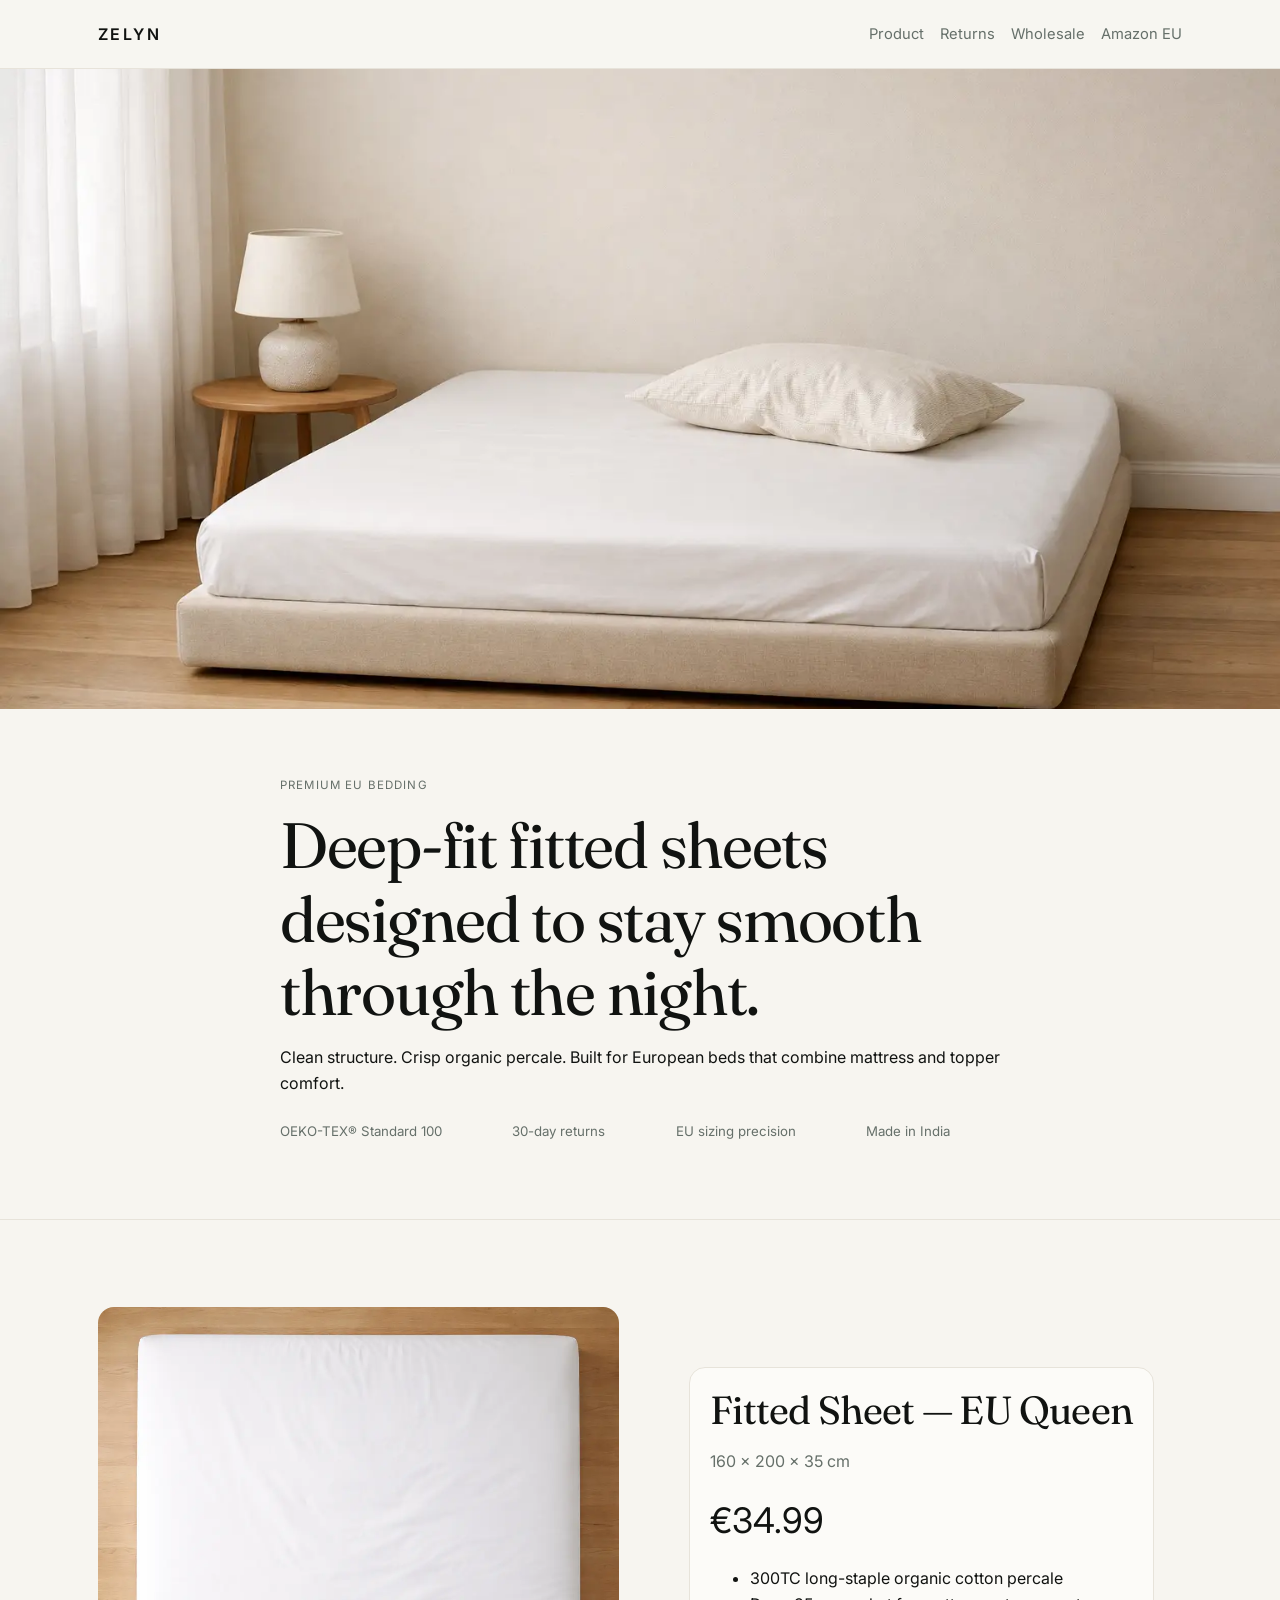
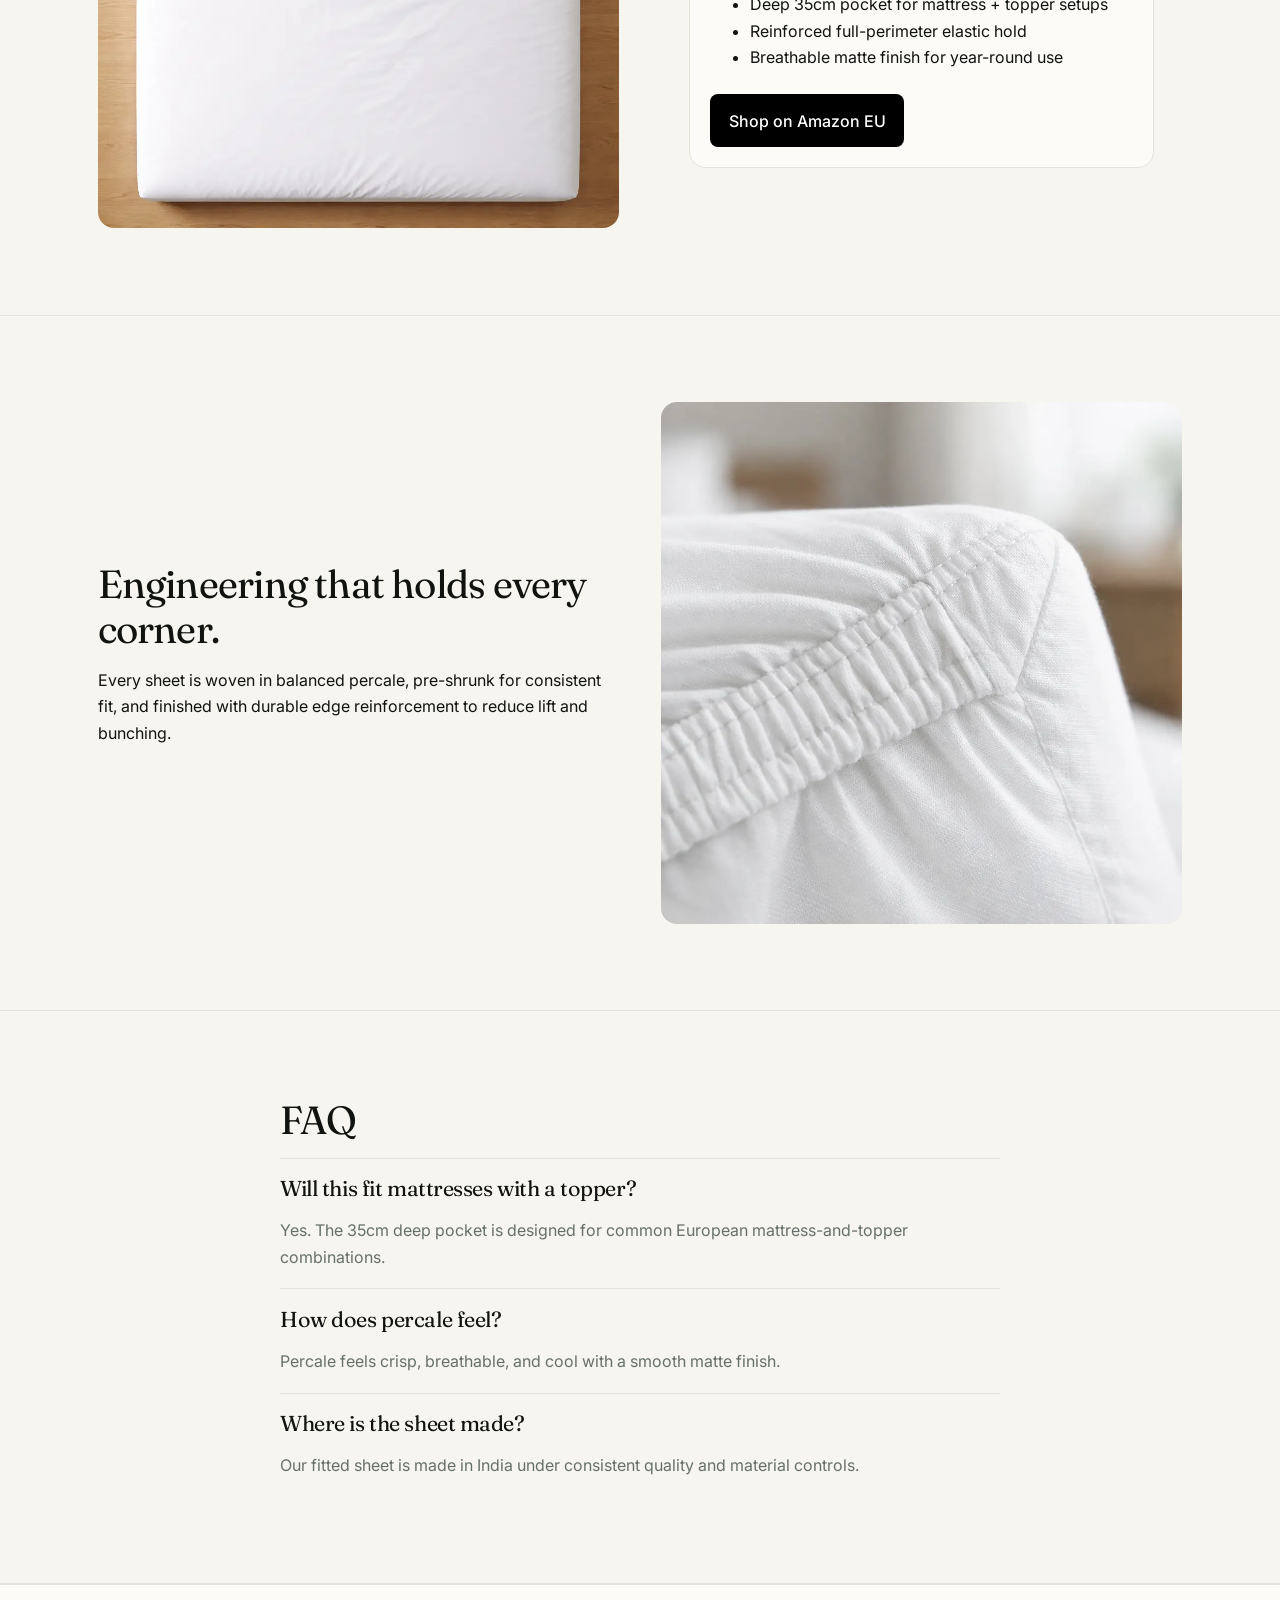
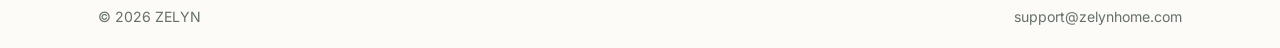
==== index.html @ 1a92f021 "Refine homepage responsive layout and button styling" ====
<!doctype html>
<html lang="en">
<head>
  <meta charset="utf-8">
  <meta name="viewport" content="width=device-width, initial-scale=1">
  <title>ZELYN — Premium Deep-Fit Bedding for Europe</title>
  <meta name="description" content="Premium organic percale fitted sheet built for European mattresses with deep-fit performance and a refined Scandinavian aesthetic.">
  <link rel="preconnect" href="https://fonts.googleapis.com">
  <link rel="preconnect" href="https://fonts.gstatic.com" crossorigin>
  <link href="https://fonts.googleapis.com/css2?family=Fraunces:wght@400;500&family=Inter:wght@400;500;600&display=swap" rel="stylesheet">
  <link rel="stylesheet" href="assets/css/styles.css">
</head>
<body>
  <header class="site-header">
    <div class="header-inner">
      <a class="logo" href="index.html" aria-label="ZELYN Home">ZELYN</a>
      <button class="menu-toggle" data-menu-toggle aria-label="Toggle menu" aria-expanded="false"><span aria-hidden="true">☰</span><span class="sr-only">Menu</span></button>
      <nav class="site-nav" data-nav>
        <a href="index.html">Product</a>
        <a href="returns.html">Returns</a>
        <a href="wholesale.html">Wholesale</a>
        <a href="amazon.html">Amazon EU</a>
      </nav>
    </div>
  </header>

  <main>
    <section>
      <img class="hero-media" src="assets/images/hero-bedroom.webp" alt="Crisp white fitted sheet in a modern bedroom">
      <div class="hero-copy">
        <p class="kicker">Premium EU Bedding</p>
        <h1>Deep-fit fitted sheets designed to stay smooth through the night.</h1>
        <p>Clean structure. Crisp organic percale. Built for European beds that combine mattress and topper comfort.</p>
        <div class="trust-row" aria-label="Trust highlights">
          <span>OEKO-TEX® Standard 100</span>
          <span>30-day returns</span>
          <span>EU sizing precision</span>
          <span>Made in India</span>
        </div>
      </div>
    </section>

    <section id="product">
      <div class="section-inner product-wrap">
        <img src="assets/images/topdown.webp" alt="Top view of ZELYN fitted sheet">
        <div class="product-copy">
          <h2>Fitted Sheet — EU Queen</h2>
          <p class="spec">160 × 200 × 35 cm</p>
          <p class="price">€34.99</p>
          <ul>
            <li>300TC long-staple organic cotton percale</li>
            <li>Deep 35cm pocket for mattress + topper setups</li>
            <li>Reinforced full-perimeter elastic hold</li>
            <li>Breathable matte finish for year-round use</li>
          </ul>
          <a class="button" href="amazon.html">Shop on Amazon EU</a>
        </div>
      </div>
    </section>

    <section>
      <div class="section-inner engineering-grid">
        <div>
          <h2>Engineering that holds every corner.</h2>
          <p>Every sheet is woven in balanced percale, pre-shrunk for consistent fit, and finished with durable edge reinforcement to reduce lift and bunching.</p>
        </div>
        <img src="assets/images/elastic-closeup.webp" alt="Close-up of reinforced elastic seam">
      </div>
    </section>

    <section>
      <div class="section-inner">
        <h2>FAQ</h2>
        <div class="faq-item">
          <h3>Will this fit mattresses with a topper?</h3>
          <p>Yes. The 35cm deep pocket is designed for common European mattress-and-topper combinations.</p>
        </div>
        <div class="faq-item">
          <h3>How does percale feel?</h3>
          <p>Percale feels crisp, breathable, and cool with a smooth matte finish.</p>
        </div>
        <div class="faq-item">
          <h3>Where is the sheet made?</h3>
          <p>Our fitted sheet is made in India under consistent quality and material controls.</p>
        </div>
      </div>
    </section>
  </main>

  <footer class="site-footer">
    <div class="footer-inner">
      <span>© <span data-year></span> ZELYN</span>
      <span>support@zelynhome.com</span>
    </div>
  </footer>

  <script src="assets/js/main.js" defer></script>
  <script type="application/ld+json">
    {
      "@context": "https://schema.org",
      "@graph": [
        {
          "@type": "Organization",
          "name": "ZELYN",
          "url": "https://zelynhome.com",
          "logo": "https://zelynhome.com/assets/images/packaging.webp",
          "email": "support@zelynhome.com"
        },
        {
          "@type": "Product",
          "name": "ZELYN Fitted Sheet EU Queen",
          "image": [
            "https://zelynhome.com/assets/images/topdown.webp",
            "https://zelynhome.com/assets/images/fit-demonstration.webp"
          ],
          "description": "Premium 300TC organic cotton percale fitted sheet with deep-fit 35cm pocket for European mattresses.",
          "brand": {
            "@type": "Brand",
            "name": "ZELYN"
          },
          "countryOfAssembly": "India",
          "offers": {
            "@type": "Offer",
            "priceCurrency": "EUR",
            "price": "34.99",
            "availability": "https://schema.org/InStock",
            "url": "https://zelynhome.com"
          }
        },
        {
          "@type": "FAQPage",
          "mainEntity": [
            {
              "@type": "Question",
              "name": "Will this fit mattresses with a topper?",
              "acceptedAnswer": {
                "@type": "Answer",
                "text": "Yes. The 35cm deep pocket is designed for common European mattress-and-topper combinations."
              }
            },
            {
              "@type": "Question",
              "name": "How does percale feel?",
              "acceptedAnswer": {
                "@type": "Answer",
                "text": "Percale feels crisp, breathable, and cool with a smooth matte finish."
              }
            },
            {
              "@type": "Question",
              "name": "Where is the sheet made?",
              "acceptedAnswer": {
                "@type": "Answer",
                "text": "The sheet is made in India under consistent quality controls."
              }
            }
          ]
        }
      ]
    }
  </script>
</body>
</html>
---- assets/css/styles.css ----
:root {
  --bg: #f7f5f0;
  --surface: #fcfbf8;
  --ink: #111311;
  --muted: #66706a;
  --line: #e7e3da;
  --brand: #111311;
  --max: 1120px;
  --measure: 720px;
}

* {
  box-sizing: border-box;
}

html,
body {
  margin: 0;
  padding: 0;
}

body {
  font-family: "Inter", -apple-system, BlinkMacSystemFont, "Segoe UI", sans-serif;
  color: var(--ink);
  background: var(--bg);
  line-height: 1.65;
  font-size: 1rem;
}

img {
  display: block;
  width: 100%;
  height: auto;
}

a {
  color: inherit;
}


.sr-only {
  position: absolute;
  width: 1px;
  height: 1px;
  padding: 0;
  margin: -1px;
  overflow: hidden;
  clip: rect(0, 0, 0, 0);
  white-space: nowrap;
  border: 0;
}
h1,
h2,
h3 {
  font-family: "Fraunces", Georgia, serif;
  font-weight: 400;
  letter-spacing: -0.02em;
  margin: 0 0 0.95rem;
  line-height: 1.15;
}

h1 {
  font-size: clamp(2rem, 6.6vw, 4rem);
}

h2 {
  font-size: clamp(1.55rem, 4vw, 2.45rem);
}

h3 {
  font-size: clamp(1.08rem, 2.6vw, 1.35rem);
}

p,
ul {
  margin: 0 0 1.15rem;
}

.site-header {
  position: sticky;
  top: 0;
  z-index: 10;
  background: color-mix(in srgb, var(--bg) 94%, white 6%);
  backdrop-filter: blur(8px);
  border-bottom: 1px solid var(--line);
}

.header-inner,
.footer-inner,
.section-inner {
  max-width: var(--max);
  margin: 0 auto;
  padding: 0 1.1rem;
}

.header-inner {
  min-height: 68px;
  display: flex;
  align-items: center;
  justify-content: space-between;
  gap: 1rem;
}

.logo {
  text-decoration: none;
  font-size: 1rem;
  letter-spacing: 0.16em;
  font-weight: 600;
}

.menu-toggle {
  border: 1px solid var(--line);
  background: var(--surface);
  border-radius: 0.5rem;
  padding: 0.45rem 0.7rem;
  font-size: 0.95rem;
  line-height: 1;
}

.site-nav {
  display: none;
  gap: 1rem;
  font-size: 0.92rem;
  color: var(--muted);
}

.site-nav a {
  text-decoration: none;
}

.site-nav.is-open {
  display: flex;
  flex-direction: column;
  position: absolute;
  left: 0;
  right: 0;
  top: 68px;
  padding: 1.1rem;
  border-bottom: 1px solid var(--line);
  background: var(--surface);
}

main section {
  border-bottom: 1px solid var(--line);
}

.hero-media {
  width: 100%;
  aspect-ratio: 4 / 5;
  object-fit: cover;
}

.hero-copy {
  padding: 2.8rem 1.1rem 2.4rem;
  margin: 0 auto;
}

.hero-copy > * {
  max-width: var(--measure);
  margin-left: auto;
  margin-right: auto;
}

.kicker {
  color: var(--muted);
  text-transform: uppercase;
  letter-spacing: 0.1em;
  font-size: 0.72rem;
  margin-bottom: 0.8rem;
}

.trust-row {
  display: grid;
  grid-template-columns: 1fr 1fr;
  gap: 0.65rem;
  color: var(--muted);
  font-size: 0.83rem;
  margin-top: 1.5rem;
}

.section-inner {
  padding-top: 3.2rem;
  padding-bottom: 3.2rem;
}

.section-inner > :not(img) {
  max-width: var(--measure);
}

.product-wrap,
.engineering-grid {
  display: grid;
  gap: 1.5rem;
}

.product-copy {
  background: var(--surface);
  border: 1px solid var(--line);
  border-radius: 1rem;
  padding: 1.25rem;
}

.spec {
  color: var(--muted);
  margin-bottom: 0.75rem;
}

.price {
  font-size: clamp(1.8rem, 5vw, 2.2rem);
  margin: 1rem 0;
}

.button {
  display: block;
  width: 100%;
  text-align: center;
  text-decoration: none;
  background: #000;
  color: #fff;
  padding: 0.82rem 1.15rem;
  border-radius: 8px;
  font-weight: 500;
  margin-top: 0.35rem;
  transition: background-color 180ms ease, transform 180ms ease;
}

.button:hover {
  background: #202020;
  transform: translateY(-1px);
}

.engineering-grid img,
.product-wrap img {
  border-radius: 1rem;
}

.faq-item {
  border-top: 1px solid var(--line);
  padding: 1.15rem 0;
}

.faq-item p {
  color: var(--muted);
  margin: 0;
}

.page-content {
  max-width: var(--max);
  margin: 0 auto;
  padding: 3.2rem 1.1rem;
}

.page-content > * {
  max-width: var(--measure);
}

.page-content ul {
  padding-left: 1rem;
}

.site-footer {
  border-top: 1px solid var(--line);
  background: var(--surface);
}

.footer-inner {
  padding-top: 1.25rem;
  padding-bottom: 1.25rem;
  display: flex;
  justify-content: space-between;
  gap: 1rem;
  flex-wrap: wrap;
  color: var(--muted);
  font-size: 0.88rem;
}

@media (min-width: 768px) {
  .menu-toggle {
    display: none;
  }

  .site-nav {
    display: flex;
    position: static;
  }

  .hero-media {
    aspect-ratio: 16 / 8;
  }

  .hero-copy {
    padding-top: 4.2rem;
    padding-bottom: 4.8rem;
  }

  .trust-row {
    grid-template-columns: repeat(4, auto);
    gap: 1.25rem;
  }

  .product-wrap,
  .engineering-grid {
    grid-template-columns: 1fr 1fr;
    gap: 2.6rem;
    align-items: center;
  }

  .section-inner {
    padding-top: 5.4rem;
    padding-bottom: 5.4rem;
  }

  .section-inner > :not(img) {
    margin-left: auto;
    margin-right: auto;
  }

  .button {
    display: inline-block;
    width: auto;
  }
}
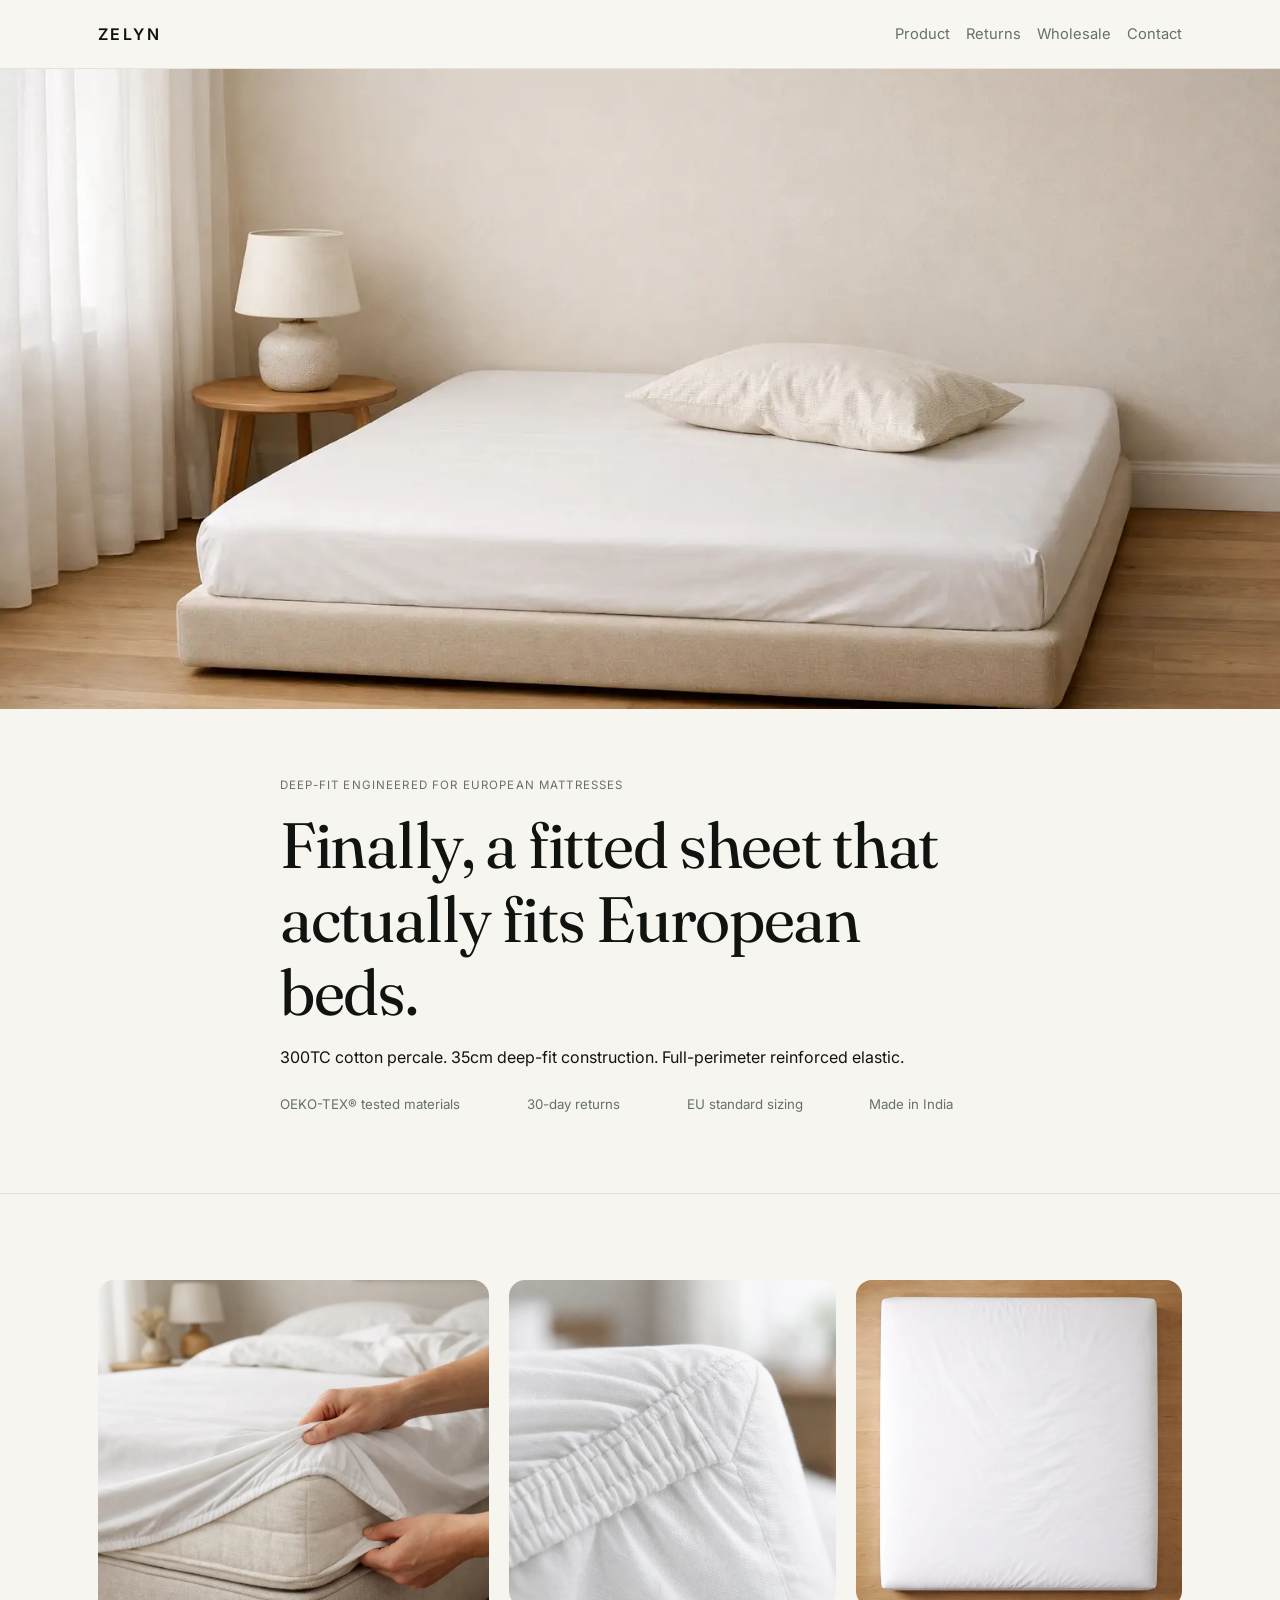
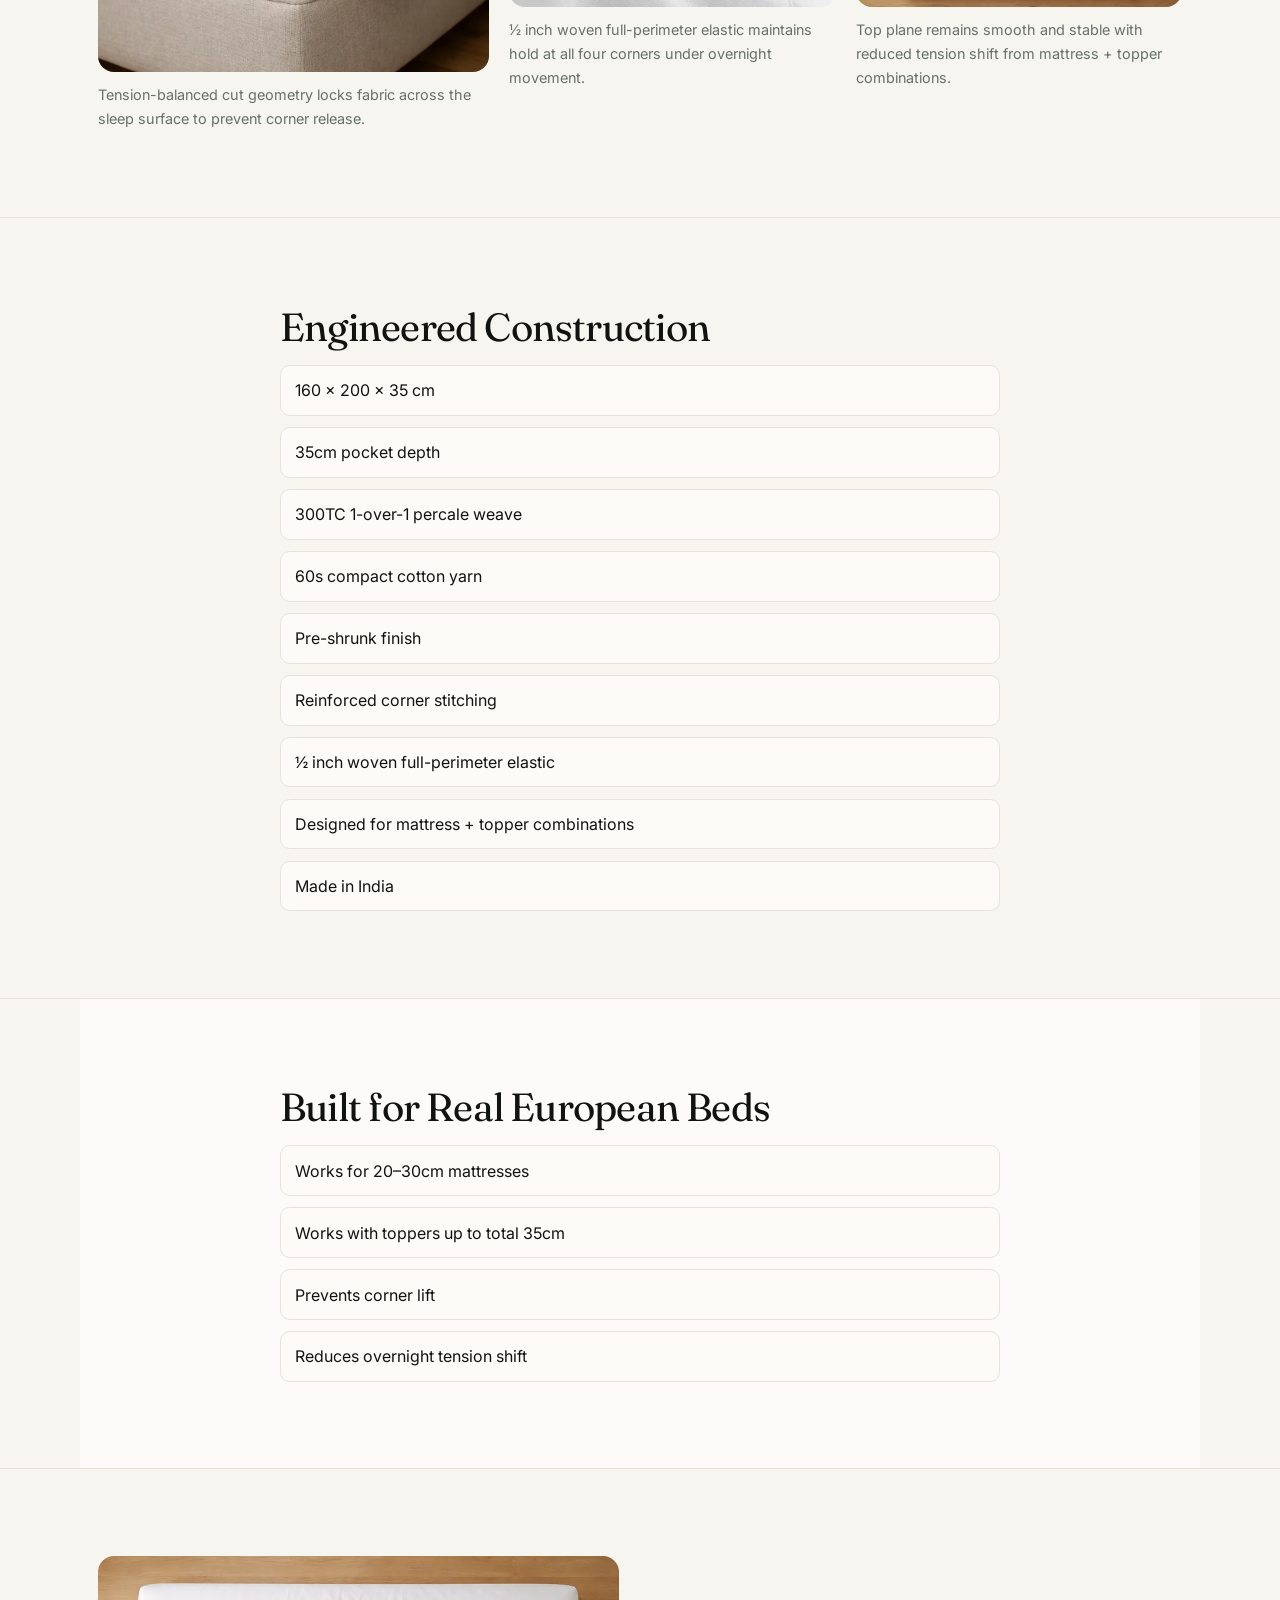
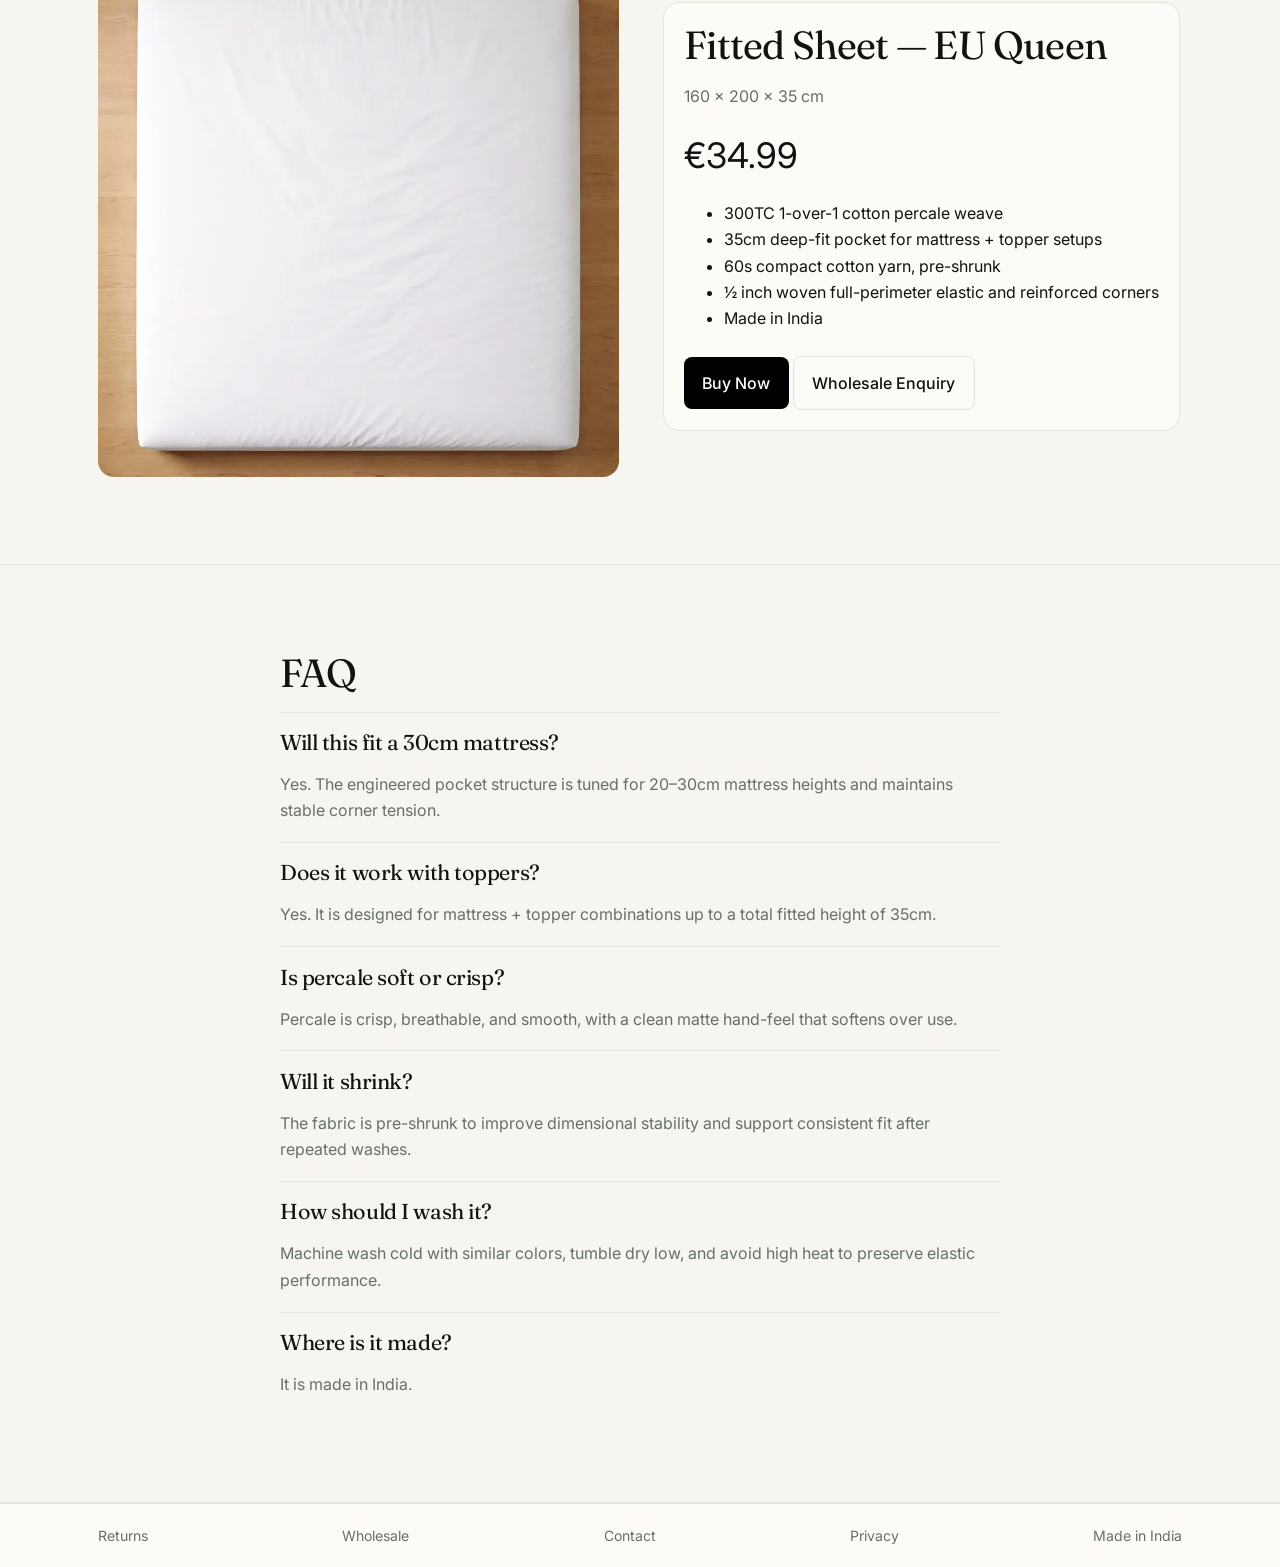
==== commit 8746bfe8: "Refocus homepage on deep-fit EU fitted sheet positioning" ====
--- a/index.html
+++ b/index.html
@@ -3,8 +3,8 @@
 <head>
   <meta charset="utf-8">
   <meta name="viewport" content="width=device-width, initial-scale=1">
-  <title>ZELYN — Premium Deep-Fit Bedding for Europe</title>
-  <meta name="description" content="Premium organic percale fitted sheet built for European mattresses with deep-fit performance and a refined Scandinavian aesthetic.">
+  <title>ZELYN — Deep-Fit Engineered Fitted Sheets for European Mattresses</title>
+  <meta name="description" content="Deep-fit engineered fitted sheet for European mattresses and topper combinations. 300TC cotton percale with 35cm deep-fit construction and full-perimeter reinforced elastic.">
   <link rel="preconnect" href="https://fonts.googleapis.com">
   <link rel="preconnect" href="https://fonts.gstatic.com" crossorigin>
   <link href="https://fonts.googleapis.com/css2?family=Fraunces:wght@400;500&family=Inter:wght@400;500;600&display=swap" rel="stylesheet">
@@ -16,55 +16,93 @@
       <a class="logo" href="index.html" aria-label="ZELYN Home">ZELYN</a>
       <button class="menu-toggle" data-menu-toggle aria-label="Toggle menu" aria-expanded="false"><span aria-hidden="true">☰</span><span class="sr-only">Menu</span></button>
       <nav class="site-nav" data-nav>
-        <a href="index.html">Product</a>
+        <a href="#product">Product</a>
         <a href="returns.html">Returns</a>
         <a href="wholesale.html">Wholesale</a>
-        <a href="amazon.html">Amazon EU</a>
+        <a href="mailto:support@zelynhome.com">Contact</a>
       </nav>
     </div>
   </header>
 
   <main>
     <section>
-      <img class="hero-media" src="assets/images/hero-bedroom.webp" alt="Crisp white fitted sheet in a modern bedroom">
+      <img class="hero-media" src="assets/images/hero-bedroom.webp" alt="Deep-fit fitted sheet on a European bed setup">
       <div class="hero-copy">
-        <p class="kicker">Premium EU Bedding</p>
-        <h1>Deep-fit fitted sheets designed to stay smooth through the night.</h1>
-        <p>Clean structure. Crisp organic percale. Built for European beds that combine mattress and topper comfort.</p>
+        <p class="kicker">Deep-fit engineered for European mattresses</p>
+        <h1>Finally, a fitted sheet that actually fits European beds.</h1>
+        <p>300TC cotton percale. 35cm deep-fit construction. Full-perimeter reinforced elastic.</p>
         <div class="trust-row" aria-label="Trust highlights">
-          <span>OEKO-TEX® Standard 100</span>
+          <span>OEKO-TEX® tested materials</span>
           <span>30-day returns</span>
-          <span>EU sizing precision</span>
+          <span>EU standard sizing</span>
           <span>Made in India</span>
         </div>
       </div>
     </section>
 
+    <section>
+      <div class="section-inner proof-grid">
+        <figure class="proof-item proof-item-large">
+          <img src="assets/images/fit-demonstration.webp" alt="Fitted sheet wrapped tightly over mattress and topper profile">
+          <figcaption>Tension-balanced cut geometry locks fabric across the sleep surface to prevent corner release.</figcaption>
+        </figure>
+        <figure class="proof-item">
+          <img src="assets/images/elastic-closeup.webp" alt="Close-up of reinforced full-perimeter elastic seam">
+          <figcaption>½ inch woven full-perimeter elastic maintains hold at all four corners under overnight movement.</figcaption>
+        </figure>
+        <figure class="proof-item">
+          <img src="assets/images/topdown.webp" alt="Top-down view of smooth fitted sheet structure">
+          <figcaption>Top plane remains smooth and stable with reduced tension shift from mattress + topper combinations.</figcaption>
+        </figure>
+      </div>
+    </section>
+
+    <section>
+      <div class="section-inner">
+        <h2>Engineered Construction</h2>
+        <ul class="technical-list">
+          <li>160 × 200 × 35 cm</li>
+          <li>35cm pocket depth</li>
+          <li>300TC 1-over-1 percale weave</li>
+          <li>60s compact cotton yarn</li>
+          <li>Pre-shrunk finish</li>
+          <li>Reinforced corner stitching</li>
+          <li>½ inch woven full-perimeter elastic</li>
+          <li>Designed for mattress + topper combinations</li>
+          <li>Made in India</li>
+        </ul>
+      </div>
+    </section>
+
+    <section>
+      <div class="section-inner fit-guarantee">
+        <h2>Built for Real European Beds</h2>
+        <ul class="technical-list">
+          <li>Works for 20–30cm mattresses</li>
+          <li>Works with toppers up to total 35cm</li>
+          <li>Prevents corner lift</li>
+          <li>Reduces overnight tension shift</li>
+        </ul>
+      </div>
+    </section>
+
     <section id="product">
       <div class="section-inner product-wrap">
-        <img src="assets/images/topdown.webp" alt="Top view of ZELYN fitted sheet">
+        <img src="assets/images/topdown.webp" alt="ZELYN fitted sheet EU Queen top-down view">
         <div class="product-copy">
           <h2>Fitted Sheet — EU Queen</h2>
           <p class="spec">160 × 200 × 35 cm</p>
           <p class="price">€34.99</p>
           <ul>
-            <li>300TC long-staple organic cotton percale</li>
-            <li>Deep 35cm pocket for mattress + topper setups</li>
-            <li>Reinforced full-perimeter elastic hold</li>
-            <li>Breathable matte finish for year-round use</li>
+            <li>300TC 1-over-1 cotton percale weave</li>
+            <li>35cm deep-fit pocket for mattress + topper setups</li>
+            <li>60s compact cotton yarn, pre-shrunk</li>
+            <li>½ inch woven full-perimeter elastic and reinforced corners</li>
+            <li>Made in India</li>
           </ul>
-          <a class="button" href="amazon.html">Shop on Amazon EU</a>
+          <a class="button" href="amazon.html">Buy Now</a>
+          <a class="button button-secondary" href="wholesale.html">Wholesale Enquiry</a>
         </div>
-      </div>
-    </section>
-
-    <section>
-      <div class="section-inner engineering-grid">
-        <div>
-          <h2>Engineering that holds every corner.</h2>
-          <p>Every sheet is woven in balanced percale, pre-shrunk for consistent fit, and finished with durable edge reinforcement to reduce lift and bunching.</p>
-        </div>
-        <img src="assets/images/elastic-closeup.webp" alt="Close-up of reinforced elastic seam">
       </div>
     </section>
 
@@ -72,25 +110,40 @@
       <div class="section-inner">
         <h2>FAQ</h2>
         <div class="faq-item">
-          <h3>Will this fit mattresses with a topper?</h3>
-          <p>Yes. The 35cm deep pocket is designed for common European mattress-and-topper combinations.</p>
+          <h3>Will this fit a 30cm mattress?</h3>
+          <p>Yes. The engineered pocket structure is tuned for 20–30cm mattress heights and maintains stable corner tension.</p>
         </div>
         <div class="faq-item">
-          <h3>How does percale feel?</h3>
-          <p>Percale feels crisp, breathable, and cool with a smooth matte finish.</p>
+          <h3>Does it work with toppers?</h3>
+          <p>Yes. It is designed for mattress + topper combinations up to a total fitted height of 35cm.</p>
         </div>
         <div class="faq-item">
-          <h3>Where is the sheet made?</h3>
-          <p>Our fitted sheet is made in India under consistent quality and material controls.</p>
+          <h3>Is percale soft or crisp?</h3>
+          <p>Percale is crisp, breathable, and smooth, with a clean matte hand-feel that softens over use.</p>
+        </div>
+        <div class="faq-item">
+          <h3>Will it shrink?</h3>
+          <p>The fabric is pre-shrunk to improve dimensional stability and support consistent fit after repeated washes.</p>
+        </div>
+        <div class="faq-item">
+          <h3>How should I wash it?</h3>
+          <p>Machine wash cold with similar colors, tumble dry low, and avoid high heat to preserve elastic performance.</p>
+        </div>
+        <div class="faq-item">
+          <h3>Where is it made?</h3>
+          <p>It is made in India.</p>
         </div>
       </div>
     </section>
   </main>
 
   <footer class="site-footer">
-    <div class="footer-inner">
-      <span>© <span data-year></span> ZELYN</span>
-      <span>support@zelynhome.com</span>
+    <div class="footer-inner footer-links">
+      <a href="returns.html">Returns</a>
+      <a href="wholesale.html">Wholesale</a>
+      <a href="mailto:support@zelynhome.com">Contact</a>
+      <a href="#">Privacy</a>
+      <span>Made in India</span>
     </div>
   </footer>
 
@@ -98,65 +151,26 @@
   <script type="application/ld+json">
     {
       "@context": "https://schema.org",
-      "@graph": [
-        {
-          "@type": "Organization",
-          "name": "ZELYN",
-          "url": "https://zelynhome.com",
-          "logo": "https://zelynhome.com/assets/images/packaging.webp",
-          "email": "support@zelynhome.com"
-        },
-        {
-          "@type": "Product",
-          "name": "ZELYN Fitted Sheet EU Queen",
-          "image": [
-            "https://zelynhome.com/assets/images/topdown.webp",
-            "https://zelynhome.com/assets/images/fit-demonstration.webp"
-          ],
-          "description": "Premium 300TC organic cotton percale fitted sheet with deep-fit 35cm pocket for European mattresses.",
-          "brand": {
-            "@type": "Brand",
-            "name": "ZELYN"
-          },
-          "countryOfAssembly": "India",
-          "offers": {
-            "@type": "Offer",
-            "priceCurrency": "EUR",
-            "price": "34.99",
-            "availability": "https://schema.org/InStock",
-            "url": "https://zelynhome.com"
-          }
-        },
-        {
-          "@type": "FAQPage",
-          "mainEntity": [
-            {
-              "@type": "Question",
-              "name": "Will this fit mattresses with a topper?",
-              "acceptedAnswer": {
-                "@type": "Answer",
-                "text": "Yes. The 35cm deep pocket is designed for common European mattress-and-topper combinations."
-              }
-            },
-            {
-              "@type": "Question",
-              "name": "How does percale feel?",
-              "acceptedAnswer": {
-                "@type": "Answer",
-                "text": "Percale feels crisp, breathable, and cool with a smooth matte finish."
-              }
-            },
-            {
-              "@type": "Question",
-              "name": "Where is the sheet made?",
-              "acceptedAnswer": {
-                "@type": "Answer",
-                "text": "The sheet is made in India under consistent quality controls."
-              }
-            }
-          ]
-        }
-      ]
+      "@type": "Product",
+      "name": "Fitted Sheet — EU Queen",
+      "brand": {
+        "@type": "Brand",
+        "name": "ZELYN"
+      },
+      "description": "Deep-fit engineered fitted sheet for European mattresses and mattress + topper combinations.",
+      "size": "160x200x35",
+      "material": "Cotton Percale",
+      "image": [
+        "assets/images/topdown.webp",
+        "assets/images/fit-demonstration.webp",
+        "assets/images/elastic-closeup.webp"
+      ],
+      "offers": {
+        "@type": "Offer",
+        "priceCurrency": "EUR",
+        "price": "34.99",
+        "availability": "https://schema.org/InStock"
+      }
     }
   </script>
 </body>
--- a/assets/css/styles.css
+++ b/assets/css/styles.css
@@ -234,6 +234,63 @@
   border-radius: 1rem;
 }
 
+
+.proof-grid {
+  display: grid;
+  gap: 1.25rem;
+}
+
+.proof-item {
+  margin: 0;
+}
+
+.proof-item img {
+  border-radius: 1rem;
+}
+
+.proof-item figcaption {
+  color: var(--muted);
+  font-size: 0.9rem;
+  margin-top: 0.7rem;
+}
+
+.technical-list {
+  list-style: none;
+  padding: 0;
+  margin: 0;
+  display: grid;
+  gap: 0.7rem;
+}
+
+.technical-list li {
+  padding: 0.7rem 0.85rem;
+  border: 1px solid var(--line);
+  border-radius: 0.6rem;
+  background: var(--surface);
+}
+
+.fit-guarantee {
+  background: color-mix(in srgb, var(--surface) 92%, white 8%);
+}
+
+.button-secondary {
+  background: transparent;
+  color: var(--ink);
+  border: 1px solid var(--line);
+}
+
+.button-secondary:hover {
+  background: color-mix(in srgb, var(--surface) 90%, white 10%);
+}
+
+.footer-links {
+  align-items: center;
+}
+
+.footer-links a {
+  text-decoration: none;
+}
+
 .faq-item {
   border-top: 1px solid var(--line);
   padding: 1.15rem 0;
@@ -305,6 +362,15 @@
     align-items: center;
   }
 
+  .proof-grid {
+    grid-template-columns: 1.2fr 1fr 1fr;
+    align-items: start;
+  }
+
+  .proof-item-large {
+    grid-row: span 2;
+  }
+
   .section-inner {
     padding-top: 5.4rem;
     padding-bottom: 5.4rem;
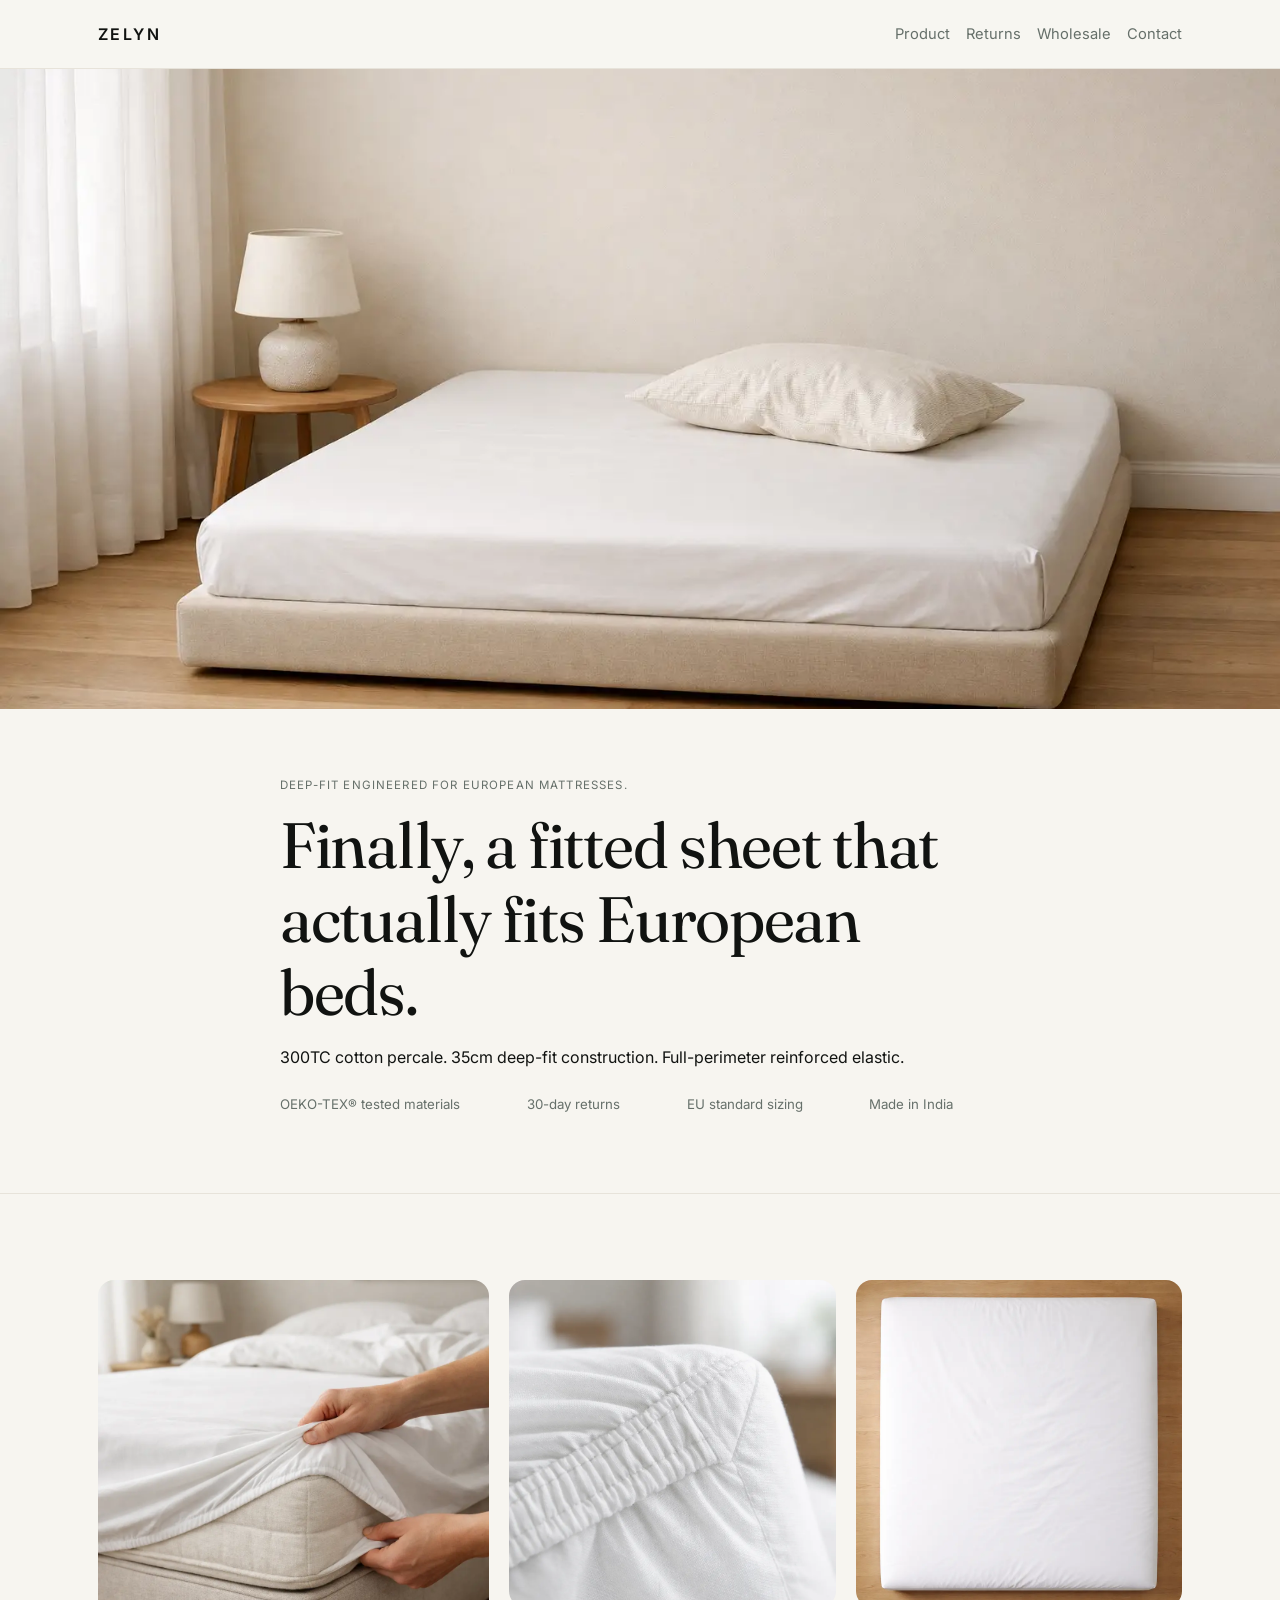
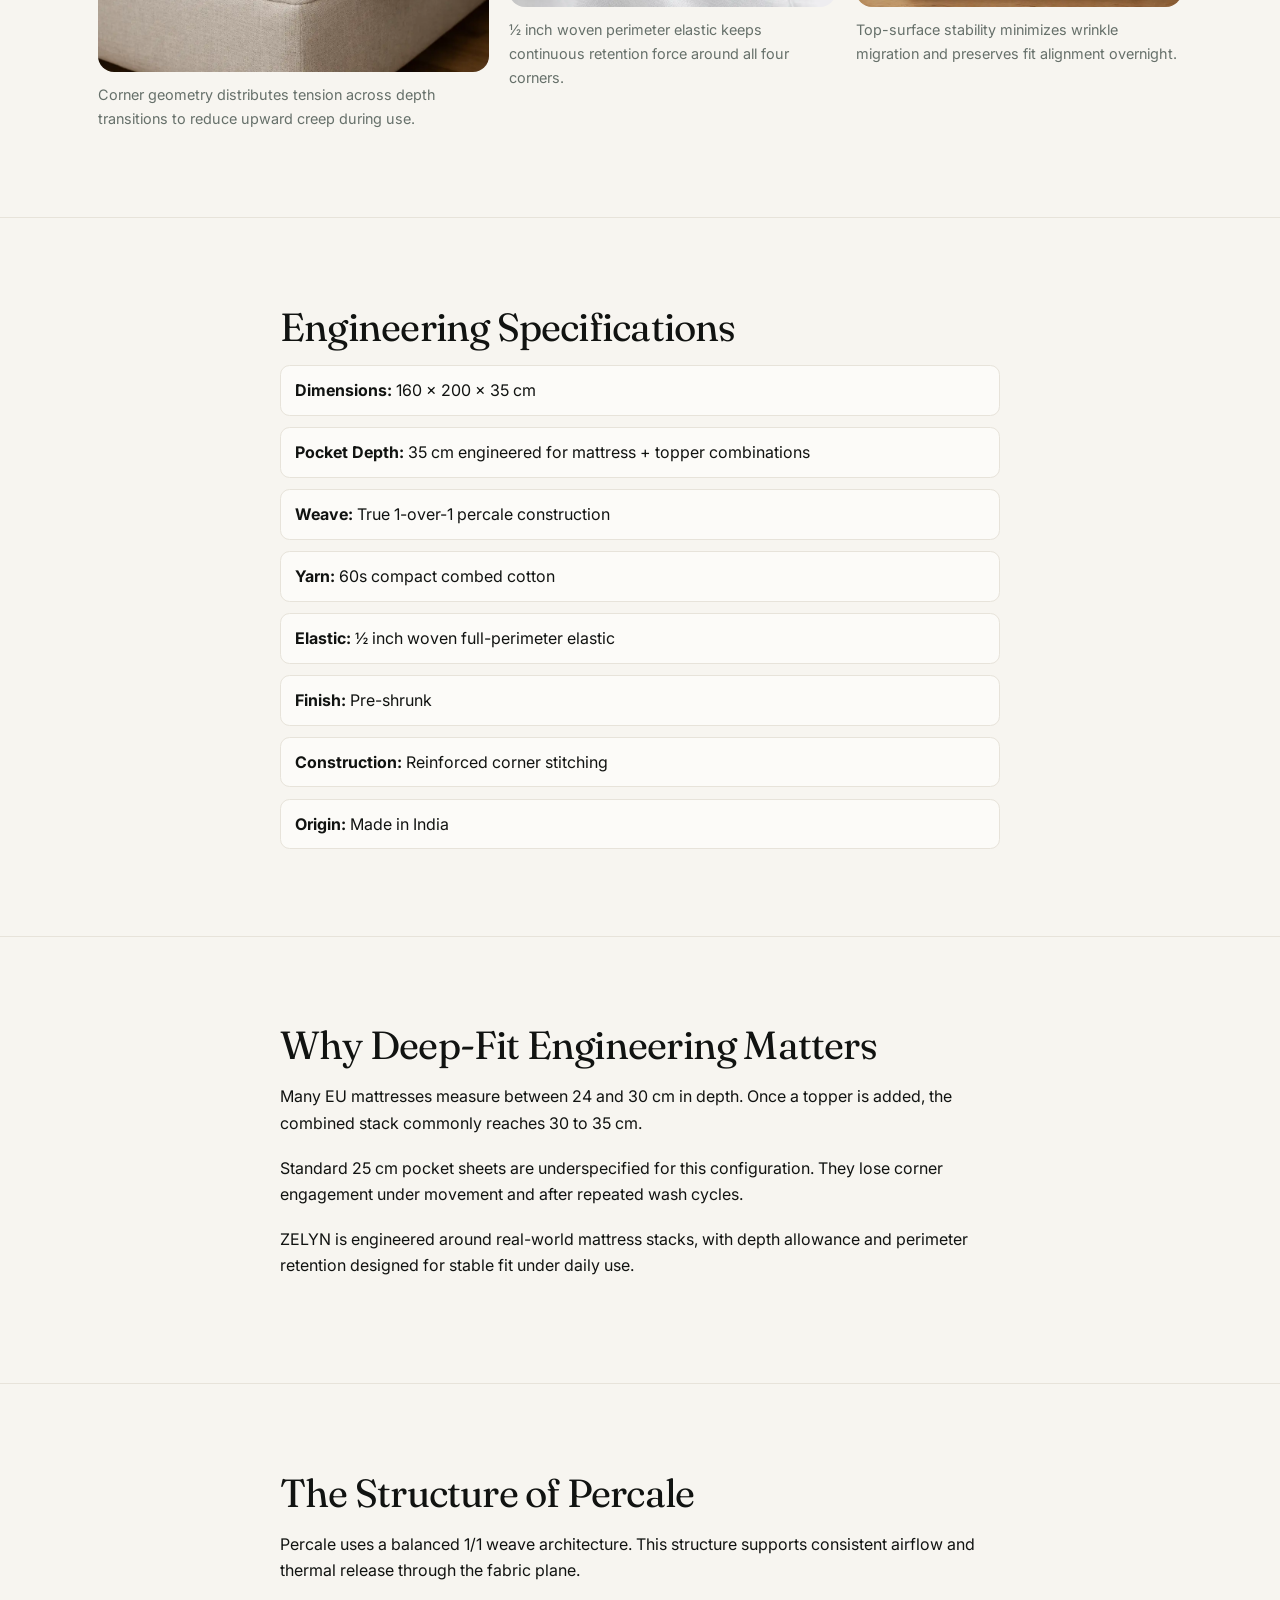
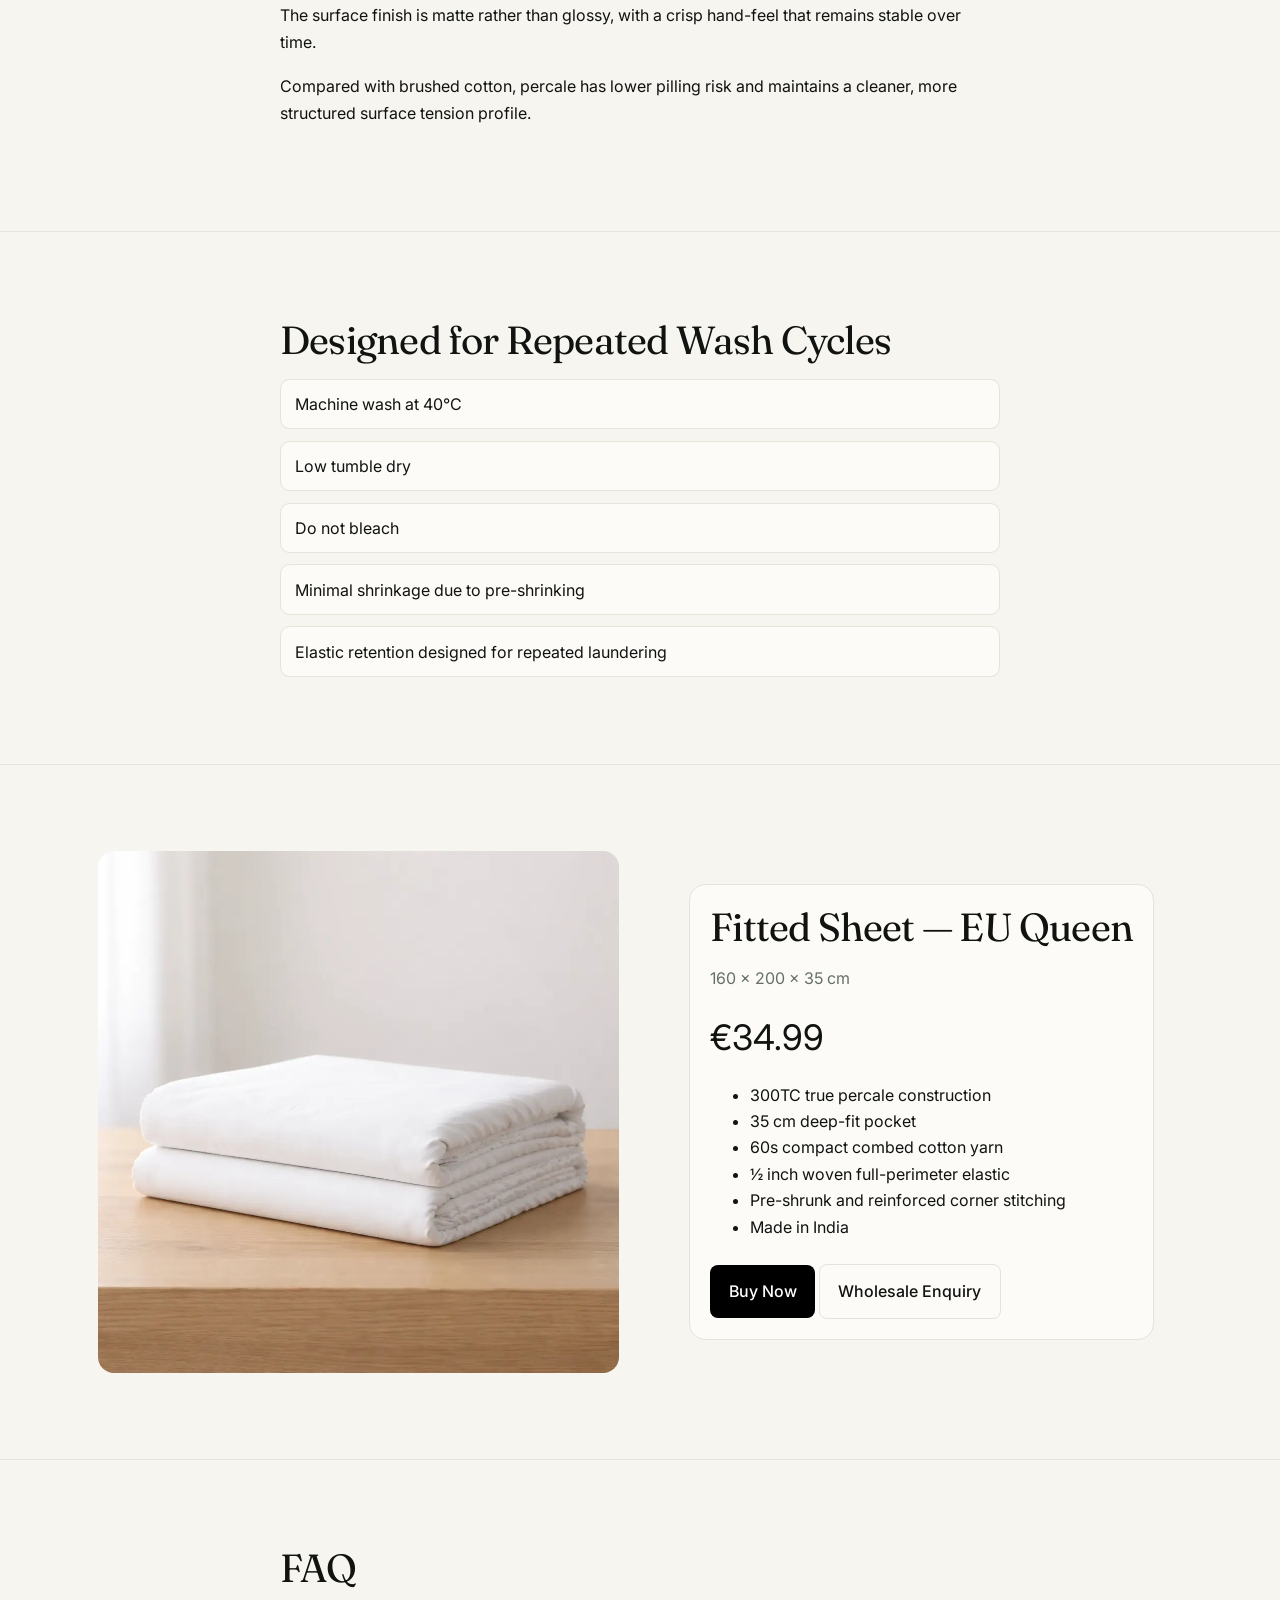
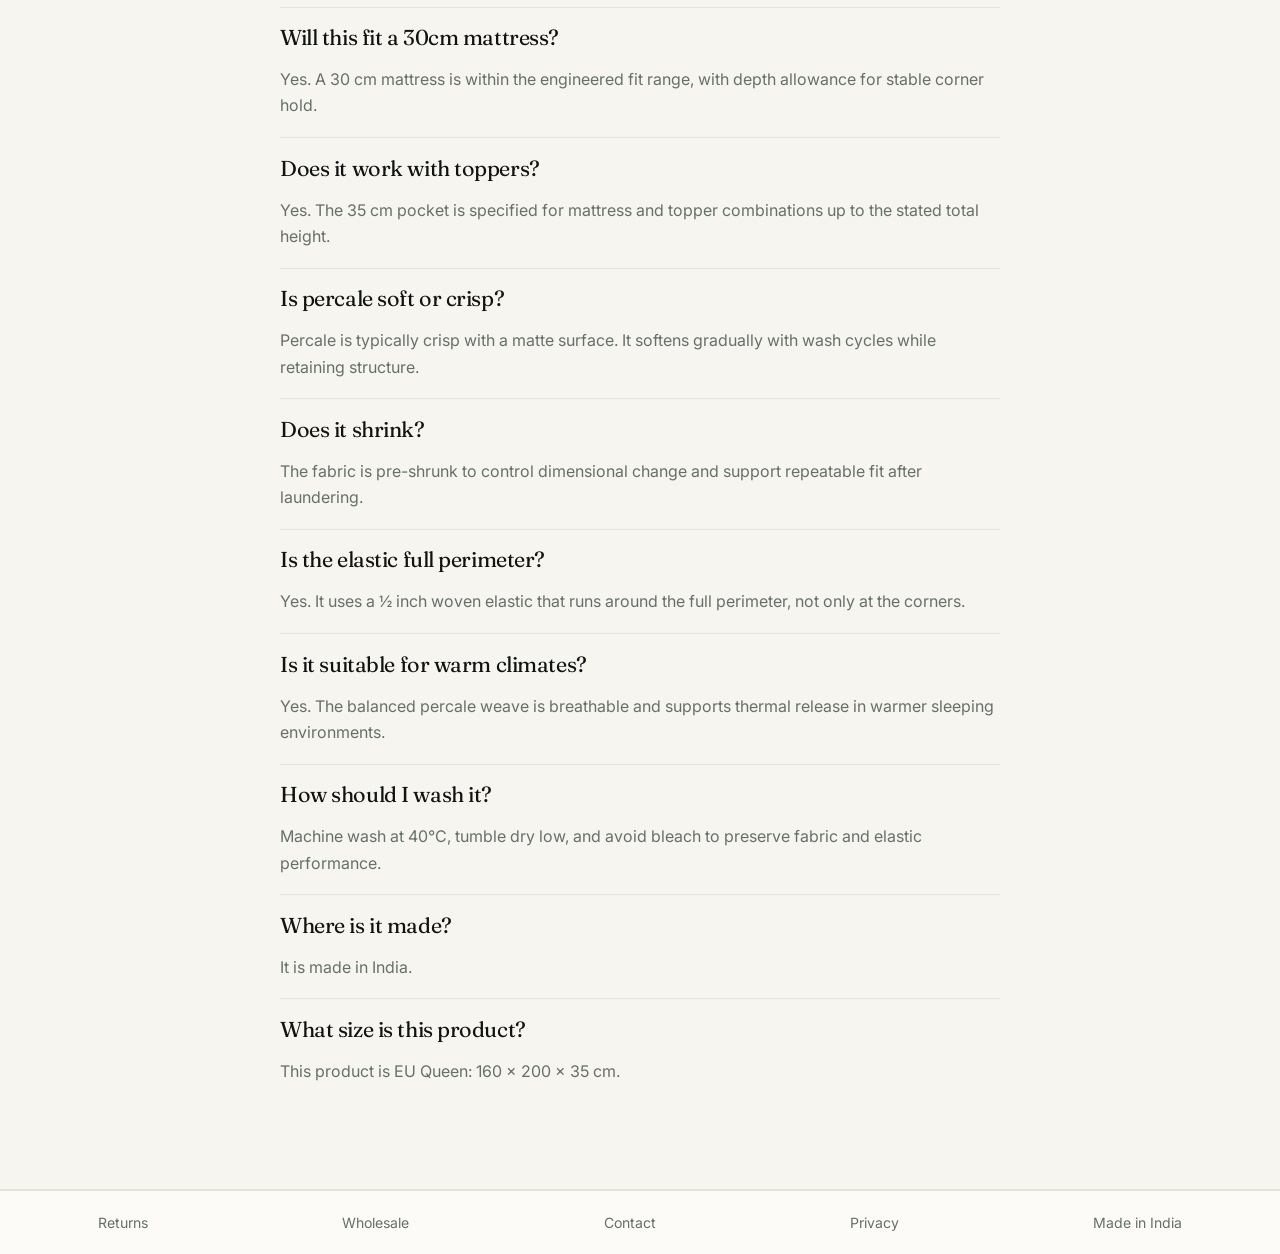
==== commit b11ca6bb: "Refocus site on deep-fit positioning and remove Amazon links" ====
--- a/index.html
+++ b/index.html
@@ -4,7 +4,7 @@
   <meta charset="utf-8">
   <meta name="viewport" content="width=device-width, initial-scale=1">
   <title>ZELYN — Deep-Fit Engineered Fitted Sheets for European Mattresses</title>
-  <meta name="description" content="Deep-fit engineered fitted sheet for European mattresses and topper combinations. 300TC cotton percale with 35cm deep-fit construction and full-perimeter reinforced elastic.">
+  <meta name="description" content="ZELYN deep-fit engineered fitted sheets for European mattresses. 300TC cotton percale, 35cm pocket depth, and full-perimeter reinforced elastic for stable fit.">
   <link rel="preconnect" href="https://fonts.googleapis.com">
   <link rel="preconnect" href="https://fonts.gstatic.com" crossorigin>
   <link href="https://fonts.googleapis.com/css2?family=Fraunces:wght@400;500&family=Inter:wght@400;500;600&display=swap" rel="stylesheet">
@@ -28,7 +28,7 @@
     <section>
       <img class="hero-media" src="assets/images/hero-bedroom.webp" alt="Deep-fit fitted sheet on a European bed setup">
       <div class="hero-copy">
-        <p class="kicker">Deep-fit engineered for European mattresses</p>
+        <p class="kicker">Deep-fit engineered for European mattresses.</p>
         <h1>Finally, a fitted sheet that actually fits European beds.</h1>
         <p>300TC cotton percale. 35cm deep-fit construction. Full-perimeter reinforced elastic.</p>
         <div class="trust-row" aria-label="Trust highlights">
@@ -43,64 +43,83 @@
     <section>
       <div class="section-inner proof-grid">
         <figure class="proof-item proof-item-large">
-          <img src="assets/images/fit-demonstration.webp" alt="Fitted sheet wrapped tightly over mattress and topper profile">
-          <figcaption>Tension-balanced cut geometry locks fabric across the sleep surface to prevent corner release.</figcaption>
+          <img src="assets/images/fit-demonstration.webp" alt="Fitted sheet wrapped over mattress and topper profile">
+          <figcaption>Corner geometry distributes tension across depth transitions to reduce upward creep during use.</figcaption>
         </figure>
         <figure class="proof-item">
-          <img src="assets/images/elastic-closeup.webp" alt="Close-up of reinforced full-perimeter elastic seam">
-          <figcaption>½ inch woven full-perimeter elastic maintains hold at all four corners under overnight movement.</figcaption>
+          <img src="assets/images/elastic-closeup.webp" alt="Close-up of full-perimeter elastic seam">
+          <figcaption>½ inch woven perimeter elastic keeps continuous retention force around all four corners.</figcaption>
         </figure>
         <figure class="proof-item">
-          <img src="assets/images/topdown.webp" alt="Top-down view of smooth fitted sheet structure">
-          <figcaption>Top plane remains smooth and stable with reduced tension shift from mattress + topper combinations.</figcaption>
+          <img src="assets/images/topdown.webp" alt="Top-down view of smooth fitted sheet plane">
+          <figcaption>Top-surface stability minimizes wrinkle migration and preserves fit alignment overnight.</figcaption>
         </figure>
       </div>
     </section>
 
     <section>
       <div class="section-inner">
-        <h2>Engineered Construction</h2>
+        <h2>Engineering Specifications</h2>
         <ul class="technical-list">
-          <li>160 × 200 × 35 cm</li>
-          <li>35cm pocket depth</li>
-          <li>300TC 1-over-1 percale weave</li>
-          <li>60s compact cotton yarn</li>
-          <li>Pre-shrunk finish</li>
-          <li>Reinforced corner stitching</li>
-          <li>½ inch woven full-perimeter elastic</li>
-          <li>Designed for mattress + topper combinations</li>
-          <li>Made in India</li>
+          <li><strong>Dimensions:</strong> 160 × 200 × 35 cm</li>
+          <li><strong>Pocket Depth:</strong> 35 cm engineered for mattress + topper combinations</li>
+          <li><strong>Weave:</strong> True 1-over-1 percale construction</li>
+          <li><strong>Yarn:</strong> 60s compact combed cotton</li>
+          <li><strong>Elastic:</strong> ½ inch woven full-perimeter elastic</li>
+          <li><strong>Finish:</strong> Pre-shrunk</li>
+          <li><strong>Construction:</strong> Reinforced corner stitching</li>
+          <li><strong>Origin:</strong> Made in India</li>
         </ul>
       </div>
     </section>
 
     <section>
-      <div class="section-inner fit-guarantee">
-        <h2>Built for Real European Beds</h2>
+      <div class="section-inner">
+        <h2>Why Deep-Fit Engineering Matters</h2>
+        <p>Many EU mattresses measure between 24 and 30 cm in depth. Once a topper is added, the combined stack commonly reaches 30 to 35 cm.</p>
+        <p>Standard 25 cm pocket sheets are underspecified for this configuration. They lose corner engagement under movement and after repeated wash cycles.</p>
+        <p>ZELYN is engineered around real-world mattress stacks, with depth allowance and perimeter retention designed for stable fit under daily use.</p>
+      </div>
+    </section>
+
+    <section>
+      <div class="section-inner">
+        <h2>The Structure of Percale</h2>
+        <p>Percale uses a balanced 1/1 weave architecture. This structure supports consistent airflow and thermal release through the fabric plane.</p>
+        <p>The surface finish is matte rather than glossy, with a crisp hand-feel that remains stable over time.</p>
+        <p>Compared with brushed cotton, percale has lower pilling risk and maintains a cleaner, more structured surface tension profile.</p>
+      </div>
+    </section>
+
+    <section>
+      <div class="section-inner">
+        <h2>Designed for Repeated Wash Cycles</h2>
         <ul class="technical-list">
-          <li>Works for 20–30cm mattresses</li>
-          <li>Works with toppers up to total 35cm</li>
-          <li>Prevents corner lift</li>
-          <li>Reduces overnight tension shift</li>
+          <li>Machine wash at 40°C</li>
+          <li>Low tumble dry</li>
+          <li>Do not bleach</li>
+          <li>Minimal shrinkage due to pre-shrinking</li>
+          <li>Elastic retention designed for repeated laundering</li>
         </ul>
       </div>
     </section>
 
     <section id="product">
       <div class="section-inner product-wrap">
-        <img src="assets/images/topdown.webp" alt="ZELYN fitted sheet EU Queen top-down view">
+        <img src="assets/images/folded.webp" alt="Folded ZELYN fitted sheet in cotton percale">
         <div class="product-copy">
           <h2>Fitted Sheet — EU Queen</h2>
           <p class="spec">160 × 200 × 35 cm</p>
           <p class="price">€34.99</p>
           <ul>
-            <li>300TC 1-over-1 cotton percale weave</li>
-            <li>35cm deep-fit pocket for mattress + topper setups</li>
-            <li>60s compact cotton yarn, pre-shrunk</li>
-            <li>½ inch woven full-perimeter elastic and reinforced corners</li>
+            <li>300TC true percale construction</li>
+            <li>35 cm deep-fit pocket</li>
+            <li>60s compact combed cotton yarn</li>
+            <li>½ inch woven full-perimeter elastic</li>
+            <li>Pre-shrunk and reinforced corner stitching</li>
             <li>Made in India</li>
           </ul>
-          <a class="button" href="amazon.html">Buy Now</a>
+          <a class="button" href="mailto:support@zelynhome.com?subject=Buy%20Now%20%E2%80%94%20ZELYN%20EU%20Queen">Buy Now</a>
           <a class="button button-secondary" href="wholesale.html">Wholesale Enquiry</a>
         </div>
       </div>
@@ -111,27 +130,39 @@
         <h2>FAQ</h2>
         <div class="faq-item">
           <h3>Will this fit a 30cm mattress?</h3>
-          <p>Yes. The engineered pocket structure is tuned for 20–30cm mattress heights and maintains stable corner tension.</p>
+          <p>Yes. A 30 cm mattress is within the engineered fit range, with depth allowance for stable corner hold.</p>
         </div>
         <div class="faq-item">
           <h3>Does it work with toppers?</h3>
-          <p>Yes. It is designed for mattress + topper combinations up to a total fitted height of 35cm.</p>
+          <p>Yes. The 35 cm pocket is specified for mattress and topper combinations up to the stated total height.</p>
         </div>
         <div class="faq-item">
           <h3>Is percale soft or crisp?</h3>
-          <p>Percale is crisp, breathable, and smooth, with a clean matte hand-feel that softens over use.</p>
-        </div>
-        <div class="faq-item">
-          <h3>Will it shrink?</h3>
-          <p>The fabric is pre-shrunk to improve dimensional stability and support consistent fit after repeated washes.</p>
+          <p>Percale is typically crisp with a matte surface. It softens gradually with wash cycles while retaining structure.</p>
+        </div>
+        <div class="faq-item">
+          <h3>Does it shrink?</h3>
+          <p>The fabric is pre-shrunk to control dimensional change and support repeatable fit after laundering.</p>
+        </div>
+        <div class="faq-item">
+          <h3>Is the elastic full perimeter?</h3>
+          <p>Yes. It uses a ½ inch woven elastic that runs around the full perimeter, not only at the corners.</p>
+        </div>
+        <div class="faq-item">
+          <h3>Is it suitable for warm climates?</h3>
+          <p>Yes. The balanced percale weave is breathable and supports thermal release in warmer sleeping environments.</p>
         </div>
         <div class="faq-item">
           <h3>How should I wash it?</h3>
-          <p>Machine wash cold with similar colors, tumble dry low, and avoid high heat to preserve elastic performance.</p>
+          <p>Machine wash at 40°C, tumble dry low, and avoid bleach to preserve fabric and elastic performance.</p>
         </div>
         <div class="faq-item">
           <h3>Where is it made?</h3>
           <p>It is made in India.</p>
+        </div>
+        <div class="faq-item">
+          <h3>What size is this product?</h3>
+          <p>This product is EU Queen: 160 × 200 × 35 cm.</p>
         </div>
       </div>
     </section>
@@ -157,13 +188,13 @@
         "@type": "Brand",
         "name": "ZELYN"
       },
-      "description": "Deep-fit engineered fitted sheet for European mattresses and mattress + topper combinations.",
+      "description": "Deep-fit engineered fitted sheet for European mattresses and topper combinations.",
       "size": "160x200x35",
       "material": "Cotton Percale",
       "image": [
         "assets/images/topdown.webp",
-        "assets/images/fit-demonstration.webp",
-        "assets/images/elastic-closeup.webp"
+        "assets/images/folded.webp",
+        "assets/images/fit-demonstration.webp"
       ],
       "offers": {
         "@type": "Offer",
--- a/assets/css/styles.css
+++ b/assets/css/styles.css
@@ -221,12 +221,10 @@
   border-radius: 8px;
   font-weight: 500;
   margin-top: 0.35rem;
-  transition: background-color 180ms ease, transform 180ms ease;
 }
 
 .button:hover {
   background: #202020;
-  transform: translateY(-1px);
 }
 
 .engineering-grid img,
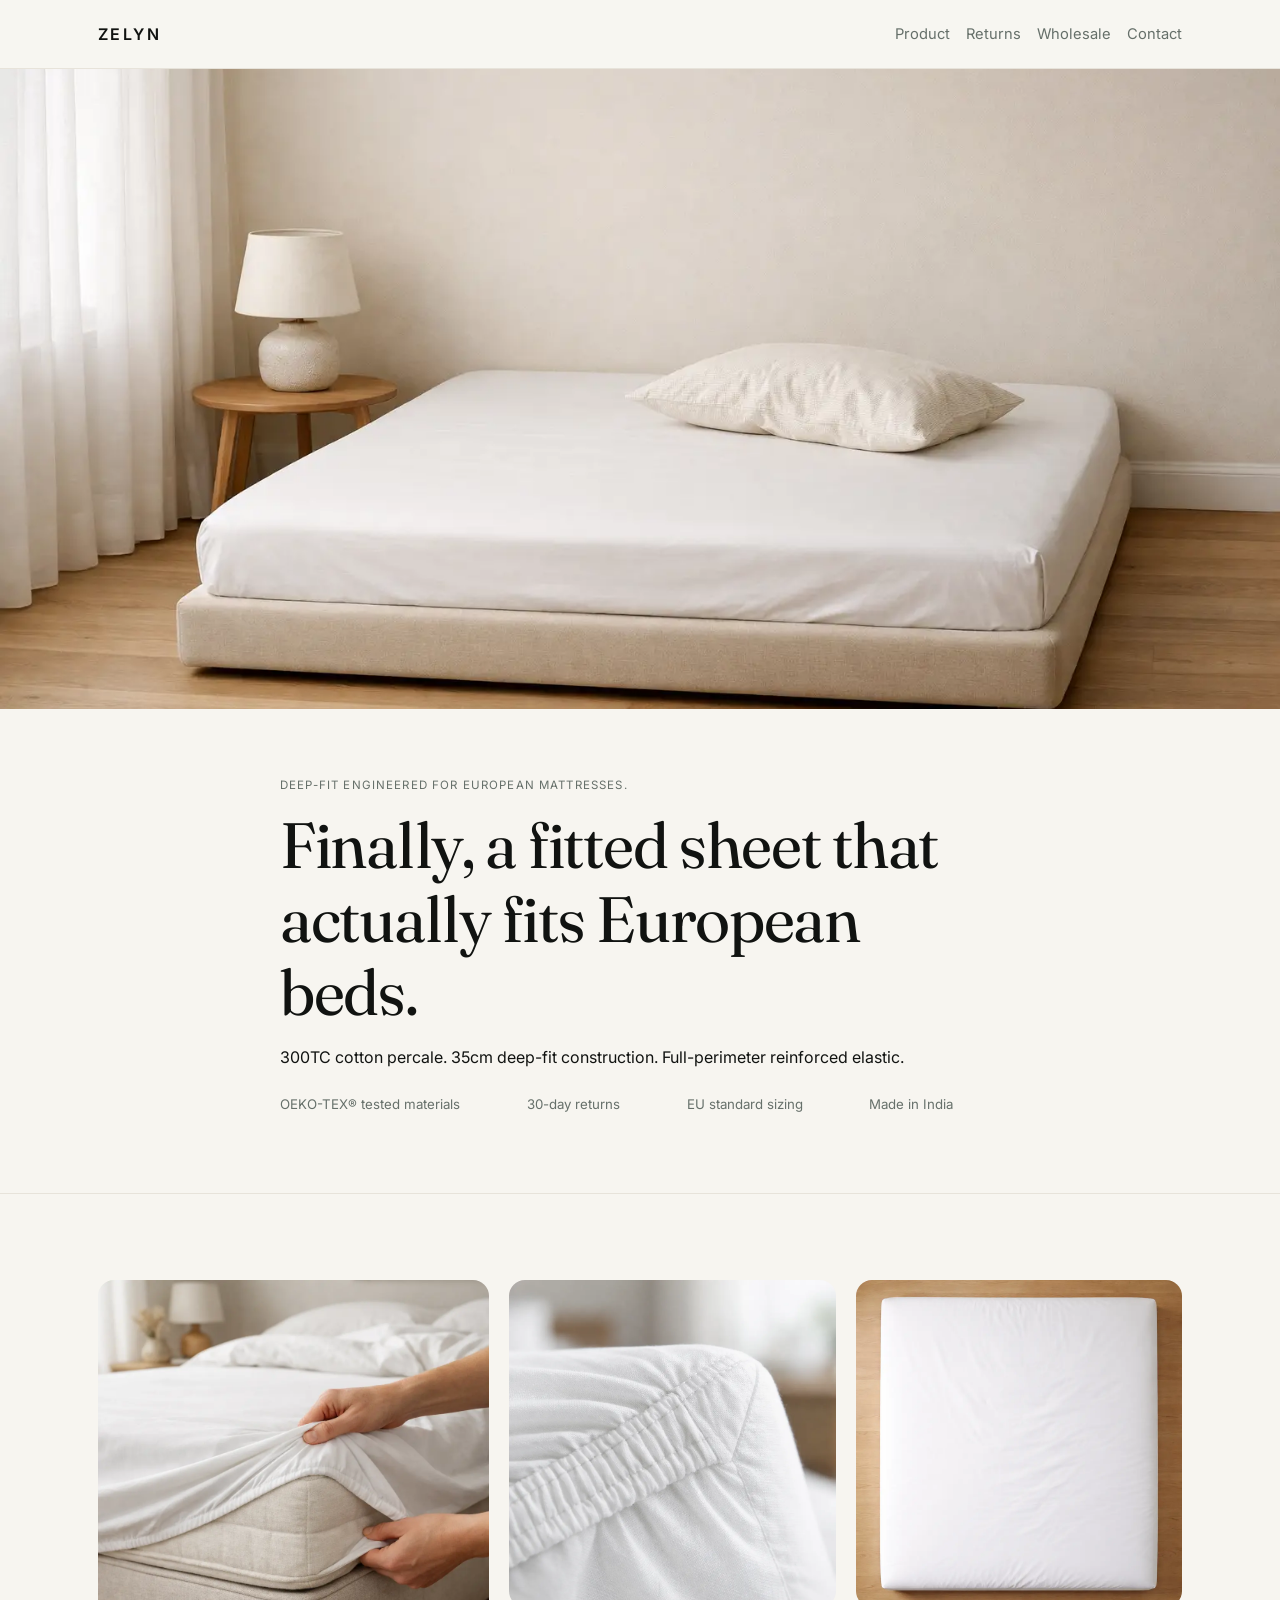
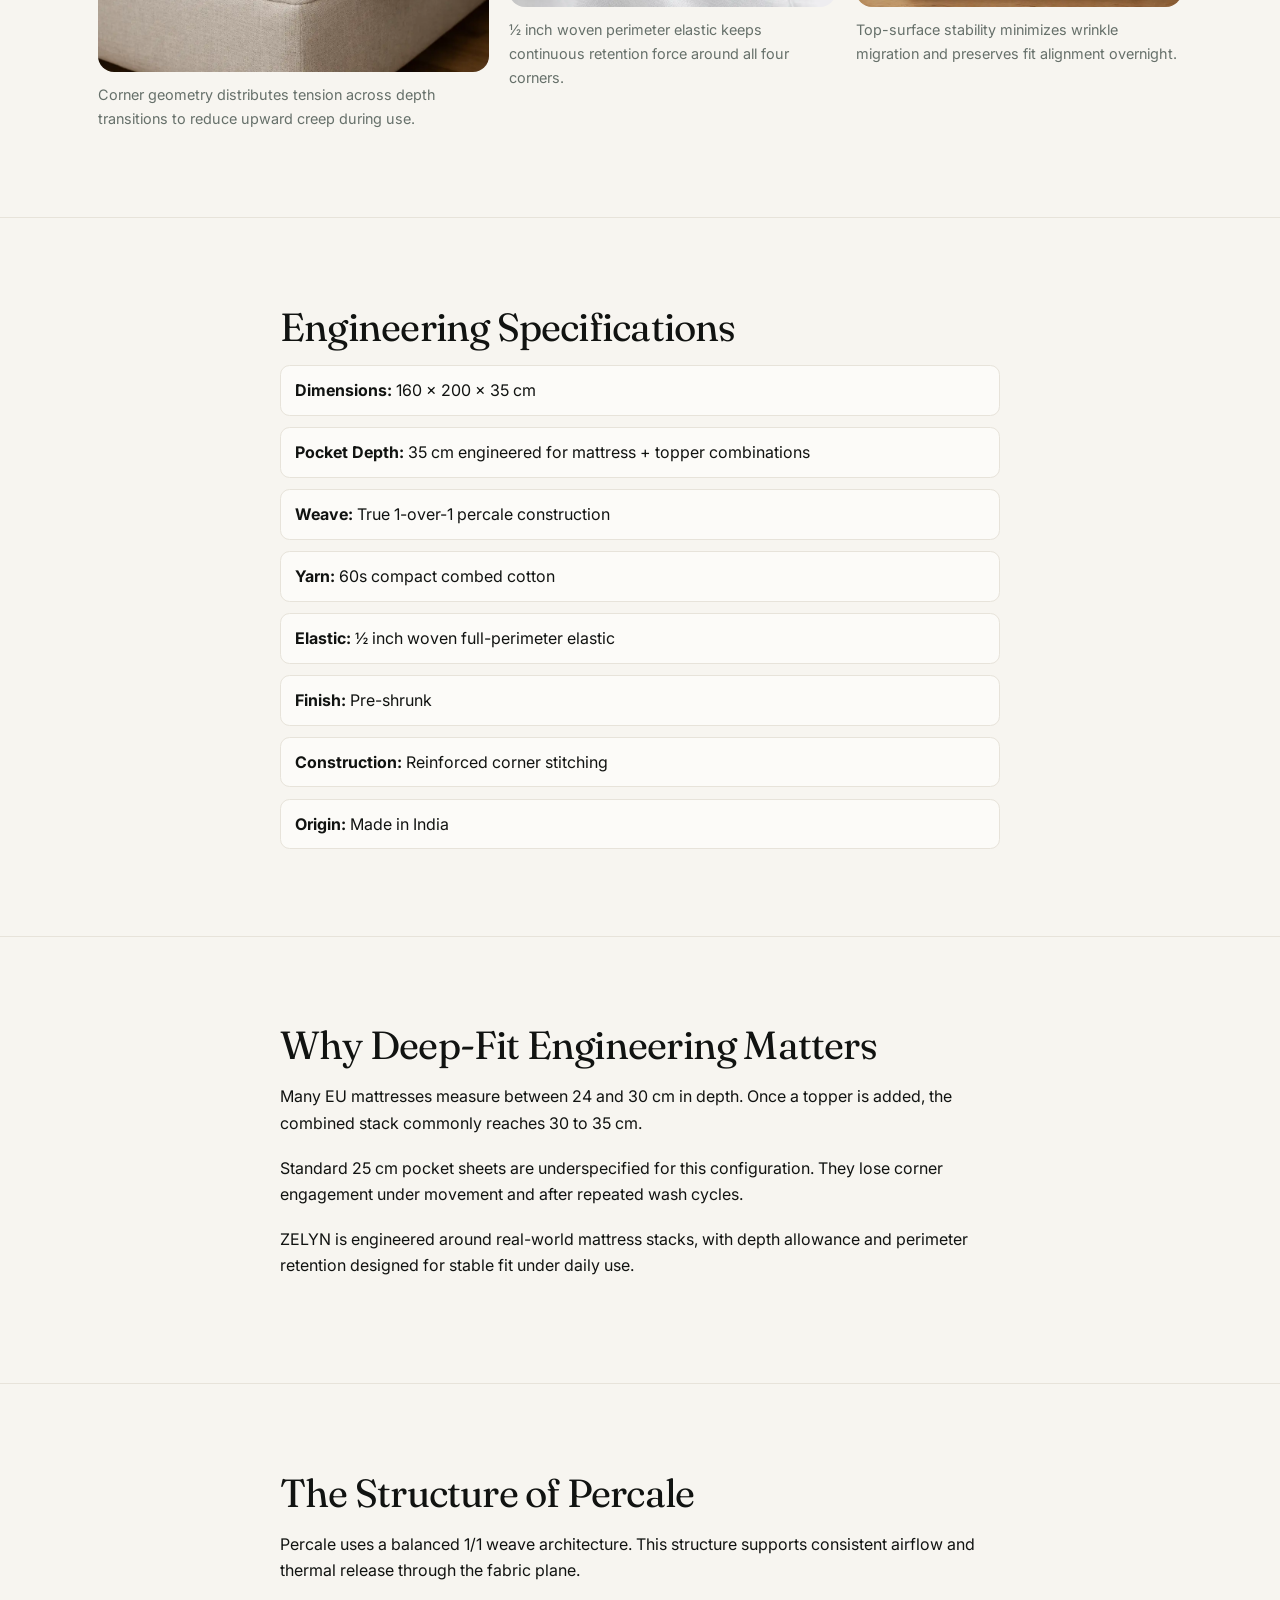
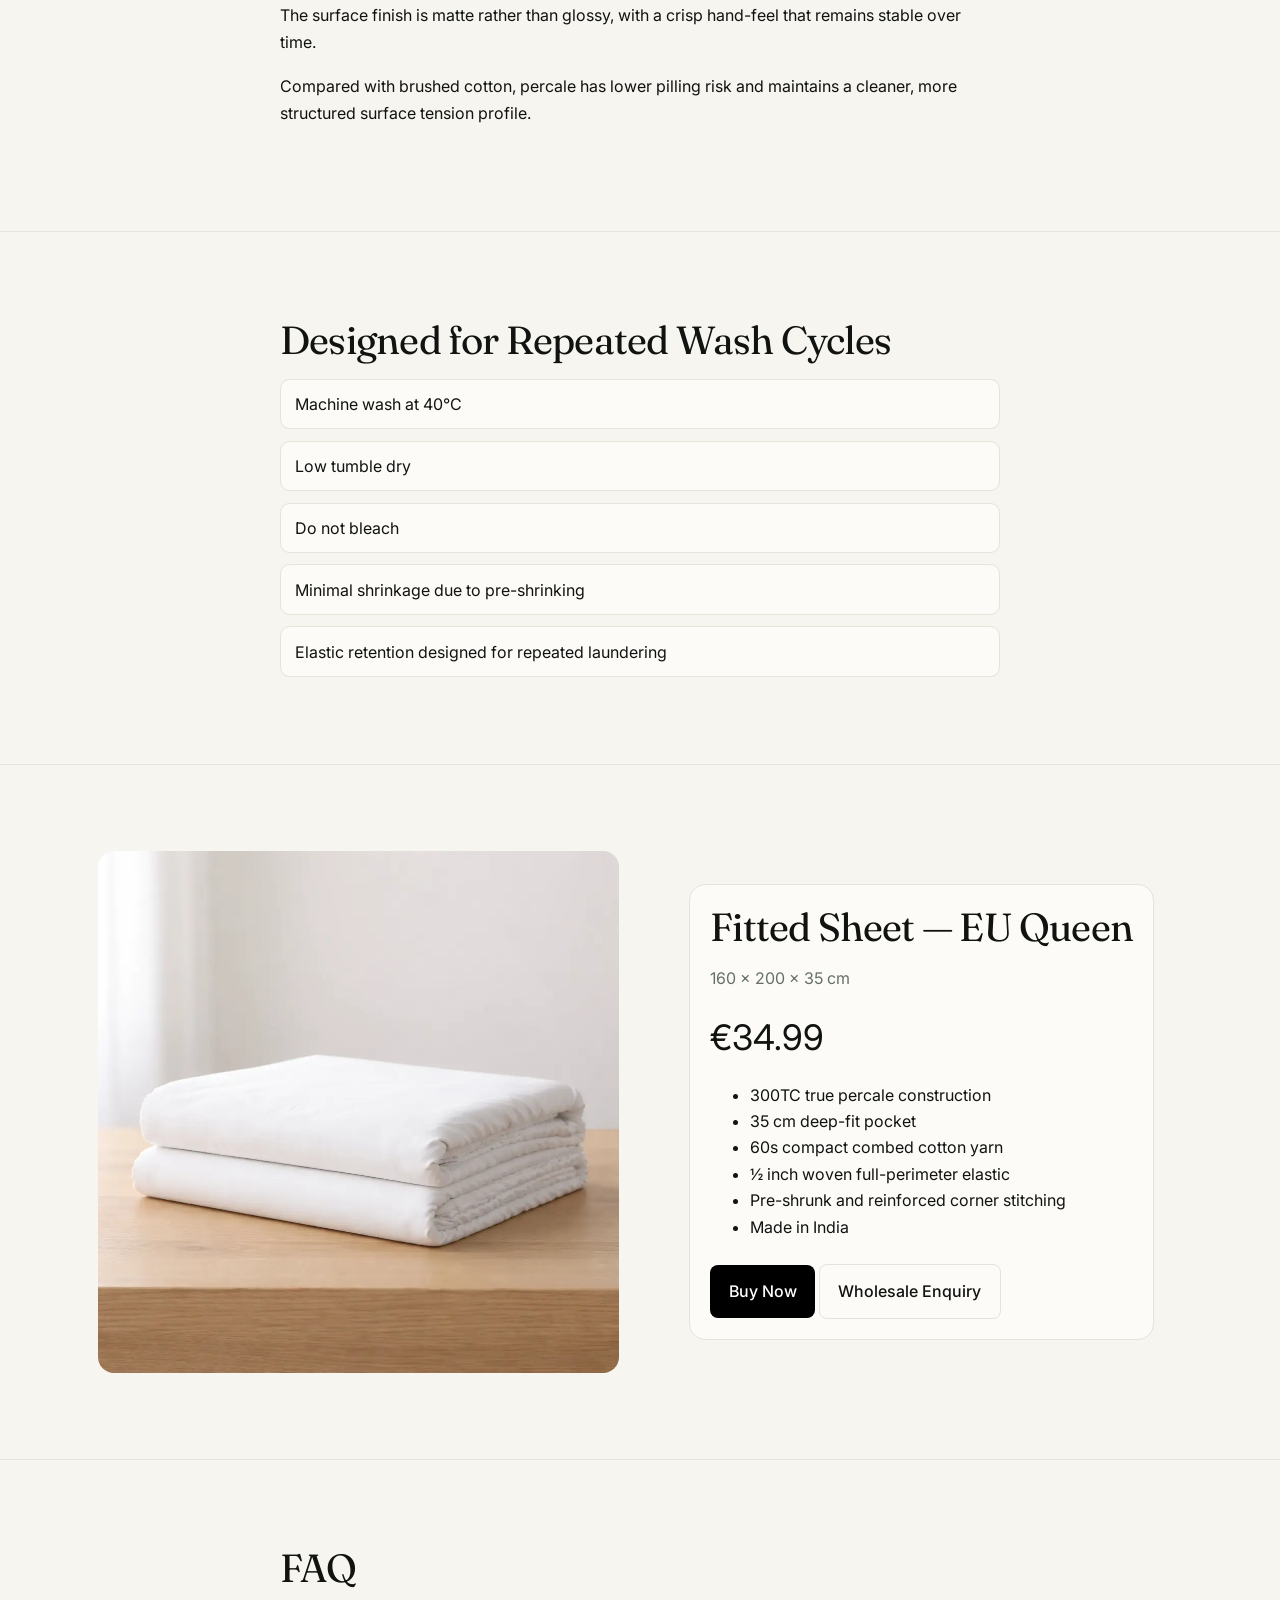
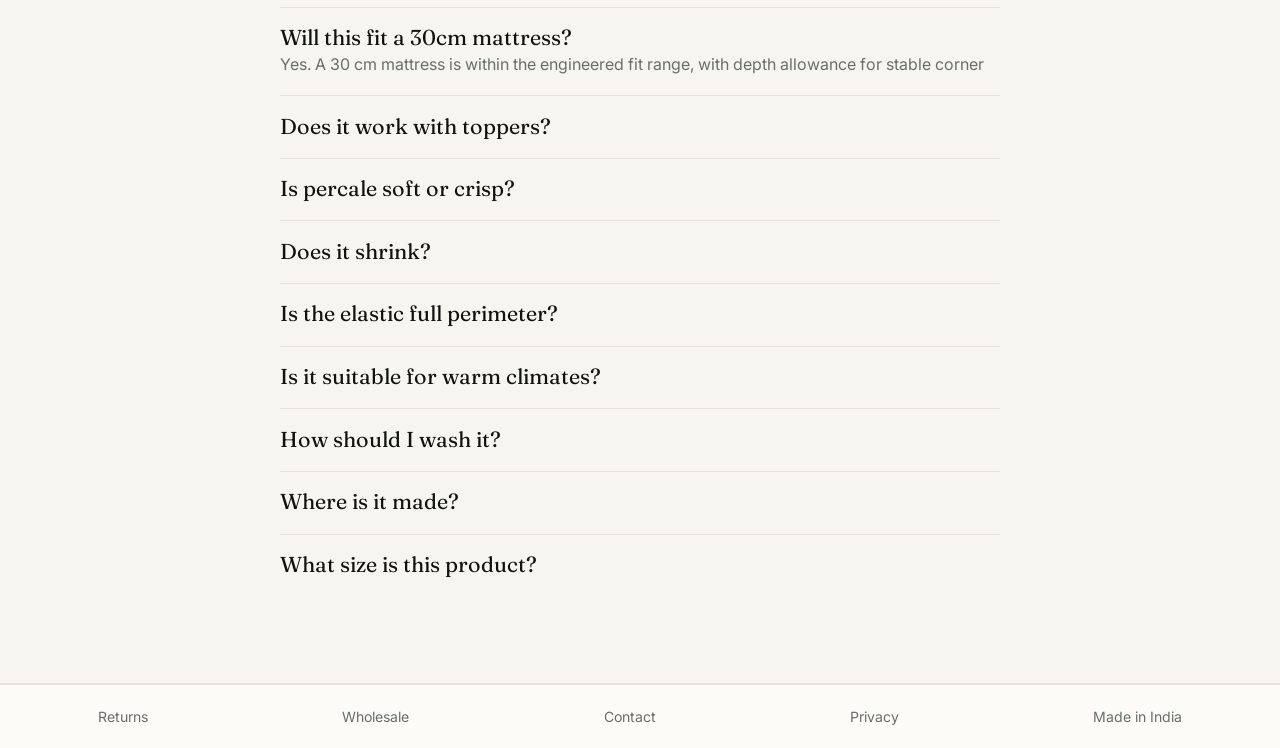
==== commit 38d79a4b: "Add subtle premium motion enhancements across landing page" ====
--- a/index.html
+++ b/index.html
@@ -25,8 +25,8 @@
   </header>
 
   <main>
-    <section>
-      <img class="hero-media" src="assets/images/hero-bedroom.webp" alt="Deep-fit fitted sheet on a European bed setup">
+    <section class="reveal">
+      <img class="hero-media hover-media" src="assets/images/hero-bedroom.webp" alt="Deep-fit fitted sheet on a European bed setup">
       <div class="hero-copy">
         <p class="kicker">Deep-fit engineered for European mattresses.</p>
         <h1>Finally, a fitted sheet that actually fits European beds.</h1>
@@ -40,24 +40,24 @@
       </div>
     </section>
 
-    <section>
+    <section class="reveal">
       <div class="section-inner proof-grid">
-        <figure class="proof-item proof-item-large">
+        <figure class="proof-item proof-item-large hover-media">
           <img src="assets/images/fit-demonstration.webp" alt="Fitted sheet wrapped over mattress and topper profile">
           <figcaption>Corner geometry distributes tension across depth transitions to reduce upward creep during use.</figcaption>
         </figure>
-        <figure class="proof-item">
+        <figure class="proof-item hover-media">
           <img src="assets/images/elastic-closeup.webp" alt="Close-up of full-perimeter elastic seam">
           <figcaption>½ inch woven perimeter elastic keeps continuous retention force around all four corners.</figcaption>
         </figure>
-        <figure class="proof-item">
+        <figure class="proof-item hover-media">
           <img src="assets/images/topdown.webp" alt="Top-down view of smooth fitted sheet plane">
           <figcaption>Top-surface stability minimizes wrinkle migration and preserves fit alignment overnight.</figcaption>
         </figure>
       </div>
     </section>
 
-    <section>
+    <section class="reveal">
       <div class="section-inner">
         <h2>Engineering Specifications</h2>
         <ul class="technical-list">
@@ -73,7 +73,7 @@
       </div>
     </section>
 
-    <section>
+    <section class="reveal">
       <div class="section-inner">
         <h2>Why Deep-Fit Engineering Matters</h2>
         <p>Many EU mattresses measure between 24 and 30 cm in depth. Once a topper is added, the combined stack commonly reaches 30 to 35 cm.</p>
@@ -82,7 +82,7 @@
       </div>
     </section>
 
-    <section>
+    <section class="reveal">
       <div class="section-inner">
         <h2>The Structure of Percale</h2>
         <p>Percale uses a balanced 1/1 weave architecture. This structure supports consistent airflow and thermal release through the fabric plane.</p>
@@ -91,7 +91,7 @@
       </div>
     </section>
 
-    <section>
+    <section class="reveal">
       <div class="section-inner">
         <h2>Designed for Repeated Wash Cycles</h2>
         <ul class="technical-list">
@@ -104,9 +104,9 @@
       </div>
     </section>
 
-    <section id="product">
+    <section id="product" class="reveal">
       <div class="section-inner product-wrap">
-        <img src="assets/images/folded.webp" alt="Folded ZELYN fitted sheet in cotton percale">
+        <img class="hover-media" src="assets/images/folded.webp" alt="Folded ZELYN fitted sheet in cotton percale">
         <div class="product-copy">
           <h2>Fitted Sheet — EU Queen</h2>
           <p class="spec">160 × 200 × 35 cm</p>
@@ -125,44 +125,80 @@
       </div>
     </section>
 
-    <section>
+    <section class="reveal">
       <div class="section-inner">
         <h2>FAQ</h2>
         <div class="faq-item">
-          <h3>Will this fit a 30cm mattress?</h3>
-          <p>Yes. A 30 cm mattress is within the engineered fit range, with depth allowance for stable corner hold.</p>
-        </div>
-        <div class="faq-item">
-          <h3>Does it work with toppers?</h3>
-          <p>Yes. The 35 cm pocket is specified for mattress and topper combinations up to the stated total height.</p>
-        </div>
-        <div class="faq-item">
-          <h3>Is percale soft or crisp?</h3>
-          <p>Percale is typically crisp with a matte surface. It softens gradually with wash cycles while retaining structure.</p>
-        </div>
-        <div class="faq-item">
-          <h3>Does it shrink?</h3>
-          <p>The fabric is pre-shrunk to control dimensional change and support repeatable fit after laundering.</p>
-        </div>
-        <div class="faq-item">
-          <h3>Is the elastic full perimeter?</h3>
-          <p>Yes. It uses a ½ inch woven elastic that runs around the full perimeter, not only at the corners.</p>
-        </div>
-        <div class="faq-item">
-          <h3>Is it suitable for warm climates?</h3>
-          <p>Yes. The balanced percale weave is breathable and supports thermal release in warmer sleeping environments.</p>
-        </div>
-        <div class="faq-item">
-          <h3>How should I wash it?</h3>
-          <p>Machine wash at 40°C, tumble dry low, and avoid bleach to preserve fabric and elastic performance.</p>
-        </div>
-        <div class="faq-item">
-          <h3>Where is it made?</h3>
-          <p>It is made in India.</p>
-        </div>
-        <div class="faq-item">
-          <h3>What size is this product?</h3>
-          <p>This product is EU Queen: 160 × 200 × 35 cm.</p>
+          <h3 class="faq-question">
+            <button class="faq-trigger" type="button" data-faq-trigger aria-expanded="false">Will this fit a 30cm mattress?</button>
+          </h3>
+          <div class="faq-answer" data-faq-answer>
+            <p>Yes. A 30 cm mattress is within the engineered fit range, with depth allowance for stable corner hold.</p>
+          </div>
+        </div>
+        <div class="faq-item">
+          <h3 class="faq-question">
+            <button class="faq-trigger" type="button" data-faq-trigger aria-expanded="false">Does it work with toppers?</button>
+          </h3>
+          <div class="faq-answer" data-faq-answer>
+            <p>Yes. The 35 cm pocket is specified for mattress and topper combinations up to the stated total height.</p>
+          </div>
+        </div>
+        <div class="faq-item">
+          <h3 class="faq-question">
+            <button class="faq-trigger" type="button" data-faq-trigger aria-expanded="false">Is percale soft or crisp?</button>
+          </h3>
+          <div class="faq-answer" data-faq-answer>
+            <p>Percale is typically crisp with a matte surface. It softens gradually with wash cycles while retaining structure.</p>
+          </div>
+        </div>
+        <div class="faq-item">
+          <h3 class="faq-question">
+            <button class="faq-trigger" type="button" data-faq-trigger aria-expanded="false">Does it shrink?</button>
+          </h3>
+          <div class="faq-answer" data-faq-answer>
+            <p>The fabric is pre-shrunk to control dimensional change and support repeatable fit after laundering.</p>
+          </div>
+        </div>
+        <div class="faq-item">
+          <h3 class="faq-question">
+            <button class="faq-trigger" type="button" data-faq-trigger aria-expanded="false">Is the elastic full perimeter?</button>
+          </h3>
+          <div class="faq-answer" data-faq-answer>
+            <p>Yes. It uses a ½ inch woven elastic that runs around the full perimeter, not only at the corners.</p>
+          </div>
+        </div>
+        <div class="faq-item">
+          <h3 class="faq-question">
+            <button class="faq-trigger" type="button" data-faq-trigger aria-expanded="false">Is it suitable for warm climates?</button>
+          </h3>
+          <div class="faq-answer" data-faq-answer>
+            <p>Yes. The balanced percale weave is breathable and supports thermal release in warmer sleeping environments.</p>
+          </div>
+        </div>
+        <div class="faq-item">
+          <h3 class="faq-question">
+            <button class="faq-trigger" type="button" data-faq-trigger aria-expanded="false">How should I wash it?</button>
+          </h3>
+          <div class="faq-answer" data-faq-answer>
+            <p>Machine wash at 40°C, tumble dry low, and avoid bleach to preserve fabric and elastic performance.</p>
+          </div>
+        </div>
+        <div class="faq-item">
+          <h3 class="faq-question">
+            <button class="faq-trigger" type="button" data-faq-trigger aria-expanded="false">Where is it made?</button>
+          </h3>
+          <div class="faq-answer" data-faq-answer>
+            <p>It is made in India.</p>
+          </div>
+        </div>
+        <div class="faq-item">
+          <h3 class="faq-question">
+            <button class="faq-trigger" type="button" data-faq-trigger aria-expanded="false">What size is this product?</button>
+          </h3>
+          <div class="faq-answer" data-faq-answer>
+            <p>This product is EU Queen: 160 × 200 × 35 cm.</p>
+          </div>
         </div>
       </div>
     </section>
--- a/assets/css/styles.css
+++ b/assets/css/styles.css
@@ -17,6 +17,10 @@
 body {
   margin: 0;
   padding: 0;
+}
+
+html {
+  scroll-behavior: smooth;
 }
 
 body {
@@ -221,10 +225,12 @@
   border-radius: 8px;
   font-weight: 500;
   margin-top: 0.35rem;
+  transition: background-color 200ms ease, transform 200ms ease;
 }
 
 .button:hover {
   background: #202020;
+  transform: translateY(-2px);
 }
 
 .engineering-grid img,
@@ -244,6 +250,60 @@
 
 .proof-item img {
   border-radius: 1rem;
+}
+
+.reveal {
+  opacity: 0;
+  transform: translateY(20px);
+  transition: opacity 600ms cubic-bezier(0.4, 0, 0.2, 1), transform 600ms cubic-bezier(0.4, 0, 0.2, 1);
+}
+
+.reveal.is-visible {
+  opacity: 1;
+  transform: translateY(0);
+}
+
+.hover-media {
+  overflow: hidden;
+}
+
+.hover-media img {
+  transition: transform 300ms ease;
+}
+
+img.hover-media {
+  transition: transform 300ms ease;
+}
+
+.faq-question {
+  margin: 0;
+  font-family: "Fraunces", Georgia, serif;
+  font-size: clamp(1.08rem, 2.6vw, 1.35rem);
+  font-weight: 400;
+  letter-spacing: -0.02em;
+  line-height: 1.15;
+}
+
+.faq-trigger {
+  width: 100%;
+  text-align: left;
+  background: transparent;
+  border: 0;
+  padding: 0;
+  color: inherit;
+  font: inherit;
+  cursor: pointer;
+}
+
+.faq-answer {
+  overflow: hidden;
+  max-height: 0;
+  opacity: 0;
+  transition: max-height 300ms ease, opacity 300ms ease;
+}
+
+.faq-item.is-open .faq-answer {
+  opacity: 1;
 }
 
 .proof-item figcaption {
@@ -383,4 +443,28 @@
     display: inline-block;
     width: auto;
   }
-}
+
+  .hover-media:hover img {
+    transform: scale(1.02);
+  }
+
+  img.hover-media:hover {
+    transform: scale(1.02);
+  }
+}
+
+@media (prefers-reduced-motion: reduce) {
+  html {
+    scroll-behavior: auto;
+  }
+
+  .reveal,
+  .reveal.is-visible,
+  .button,
+  .hover-media img,
+  .faq-answer {
+    transition: none;
+    transform: none;
+    opacity: 1;
+  }
+}
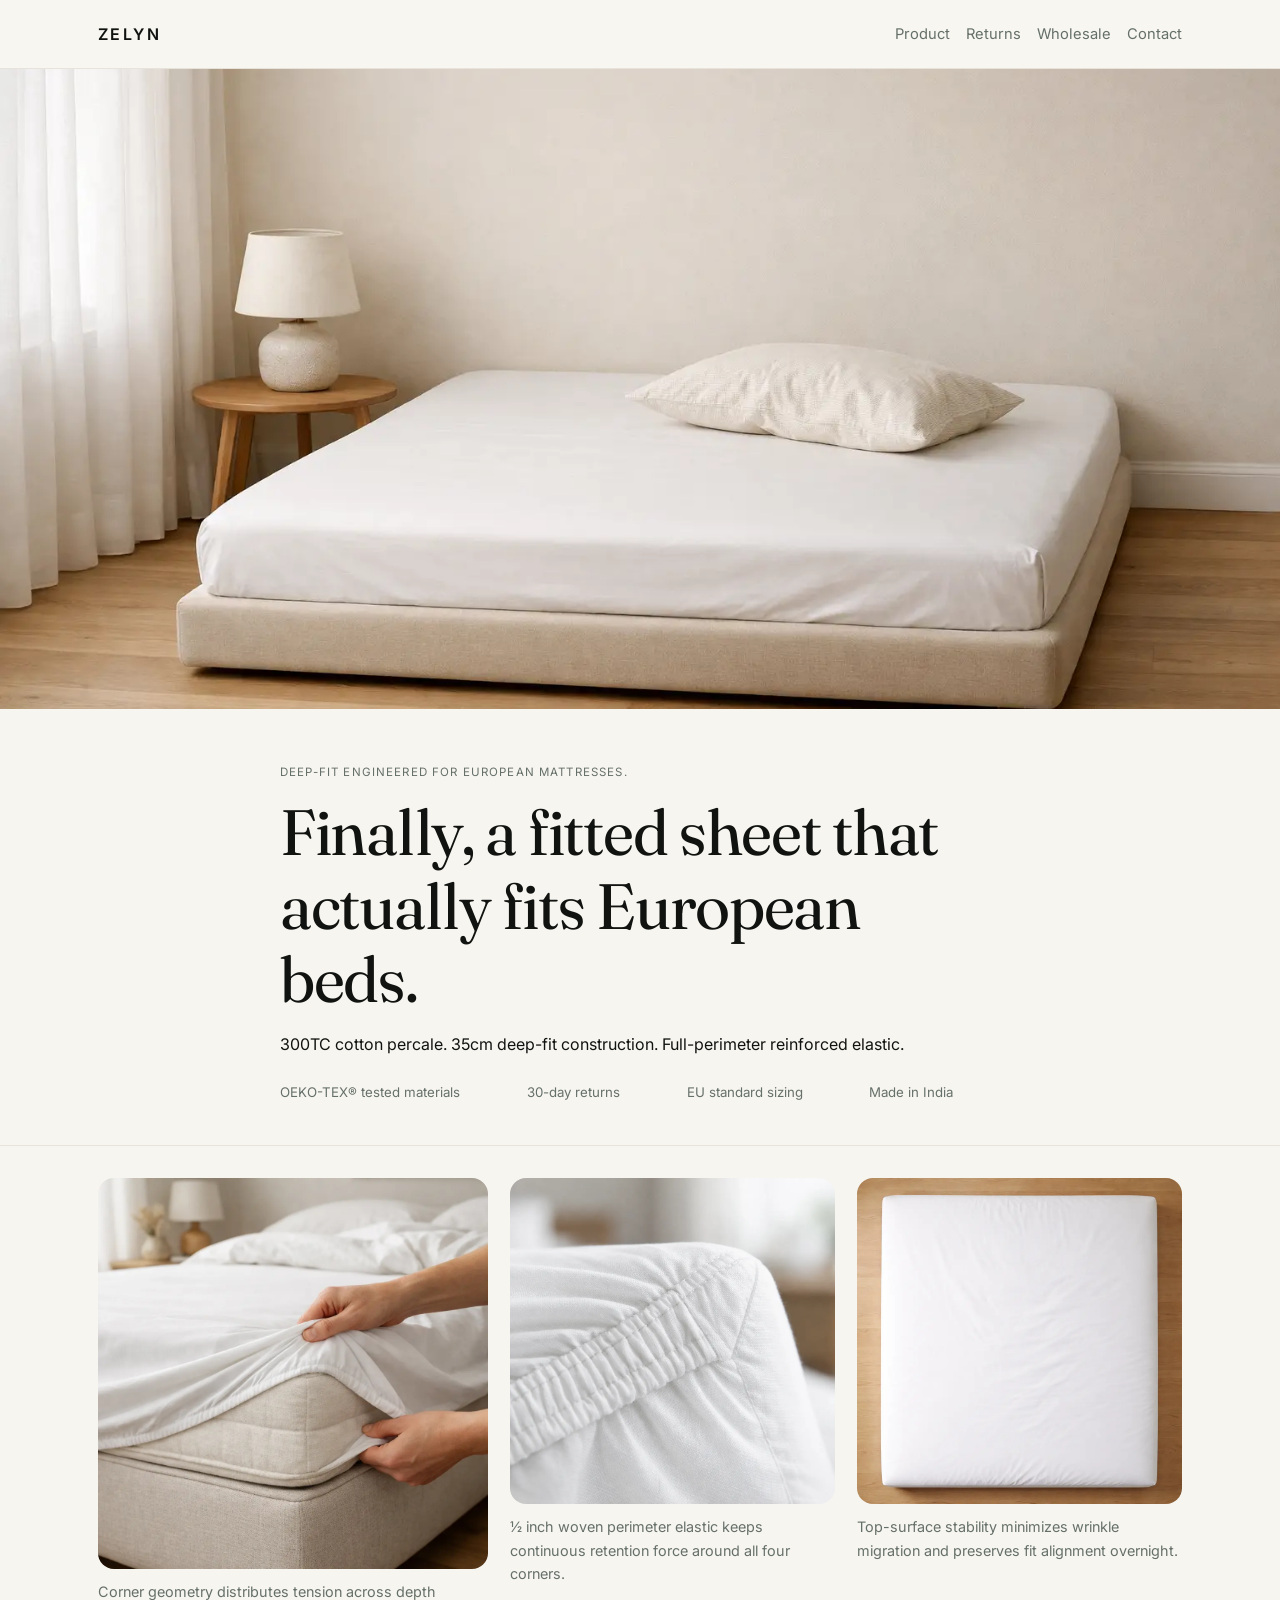
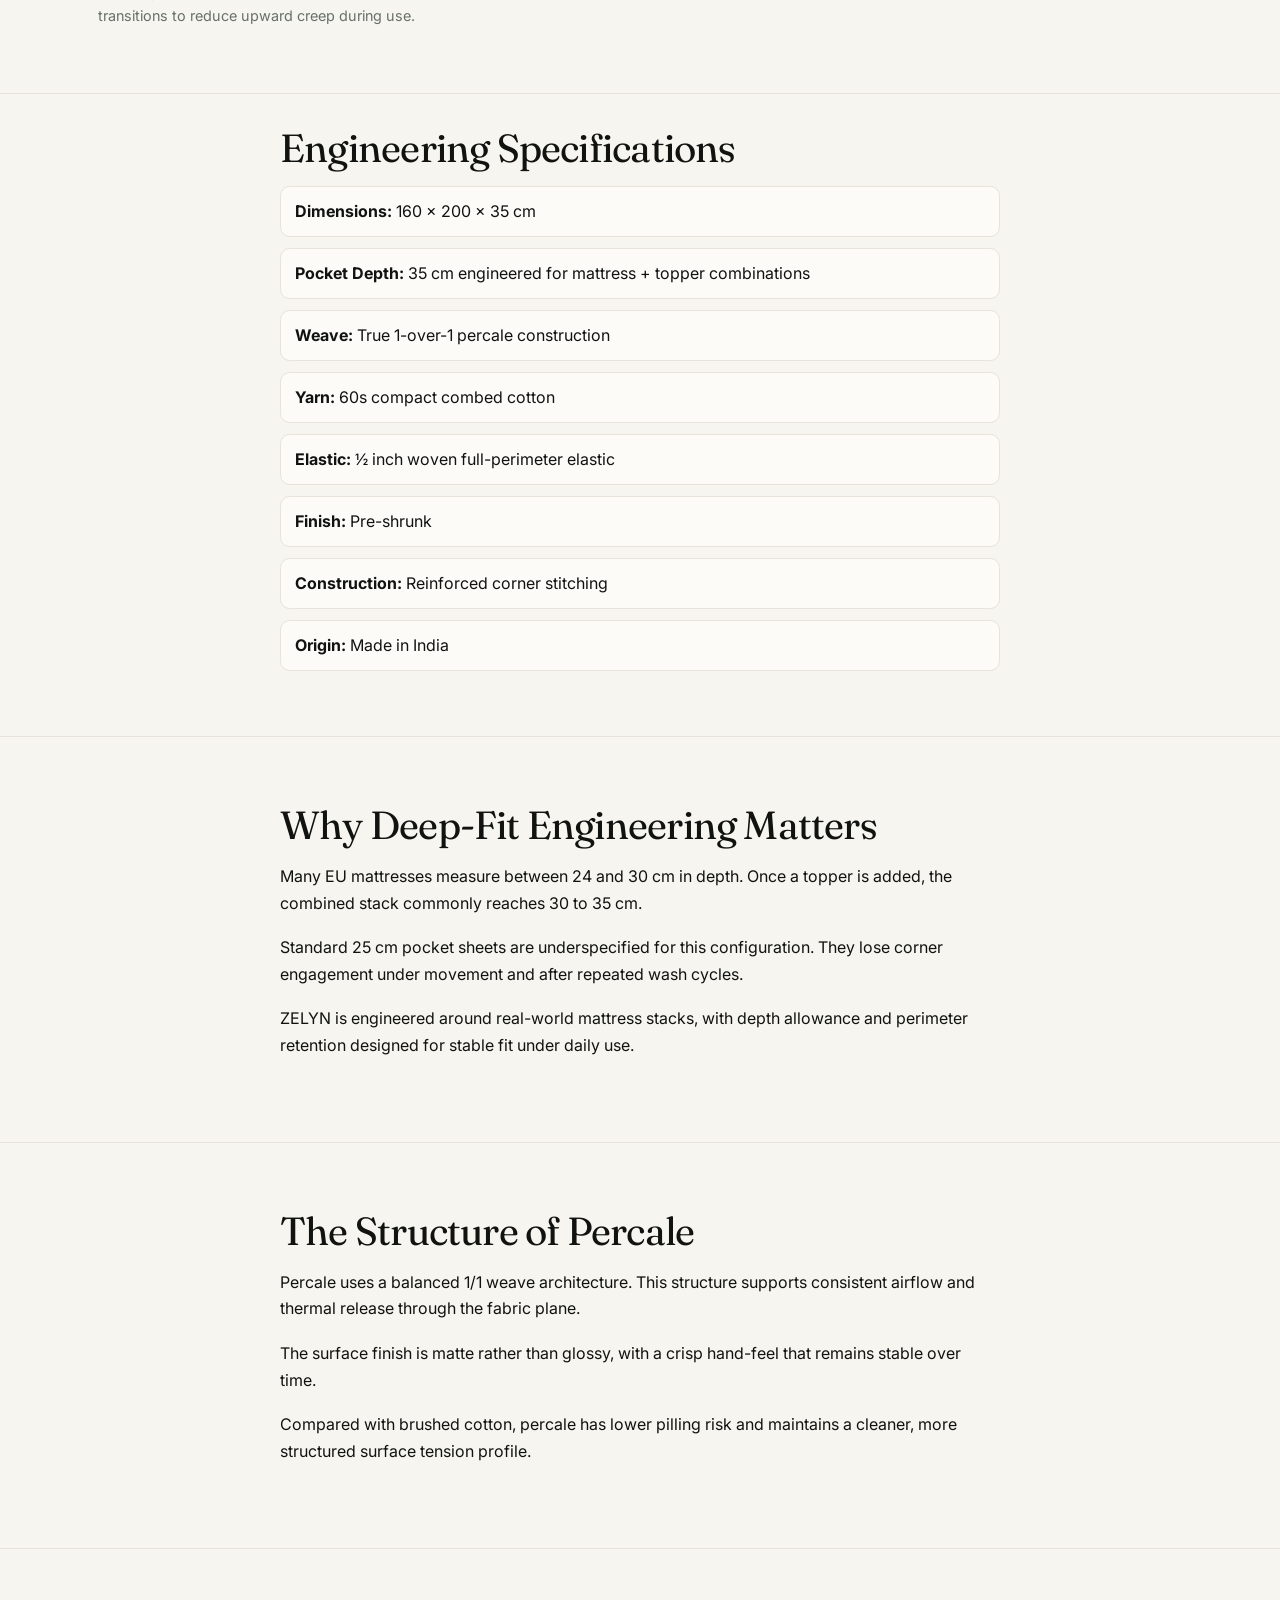
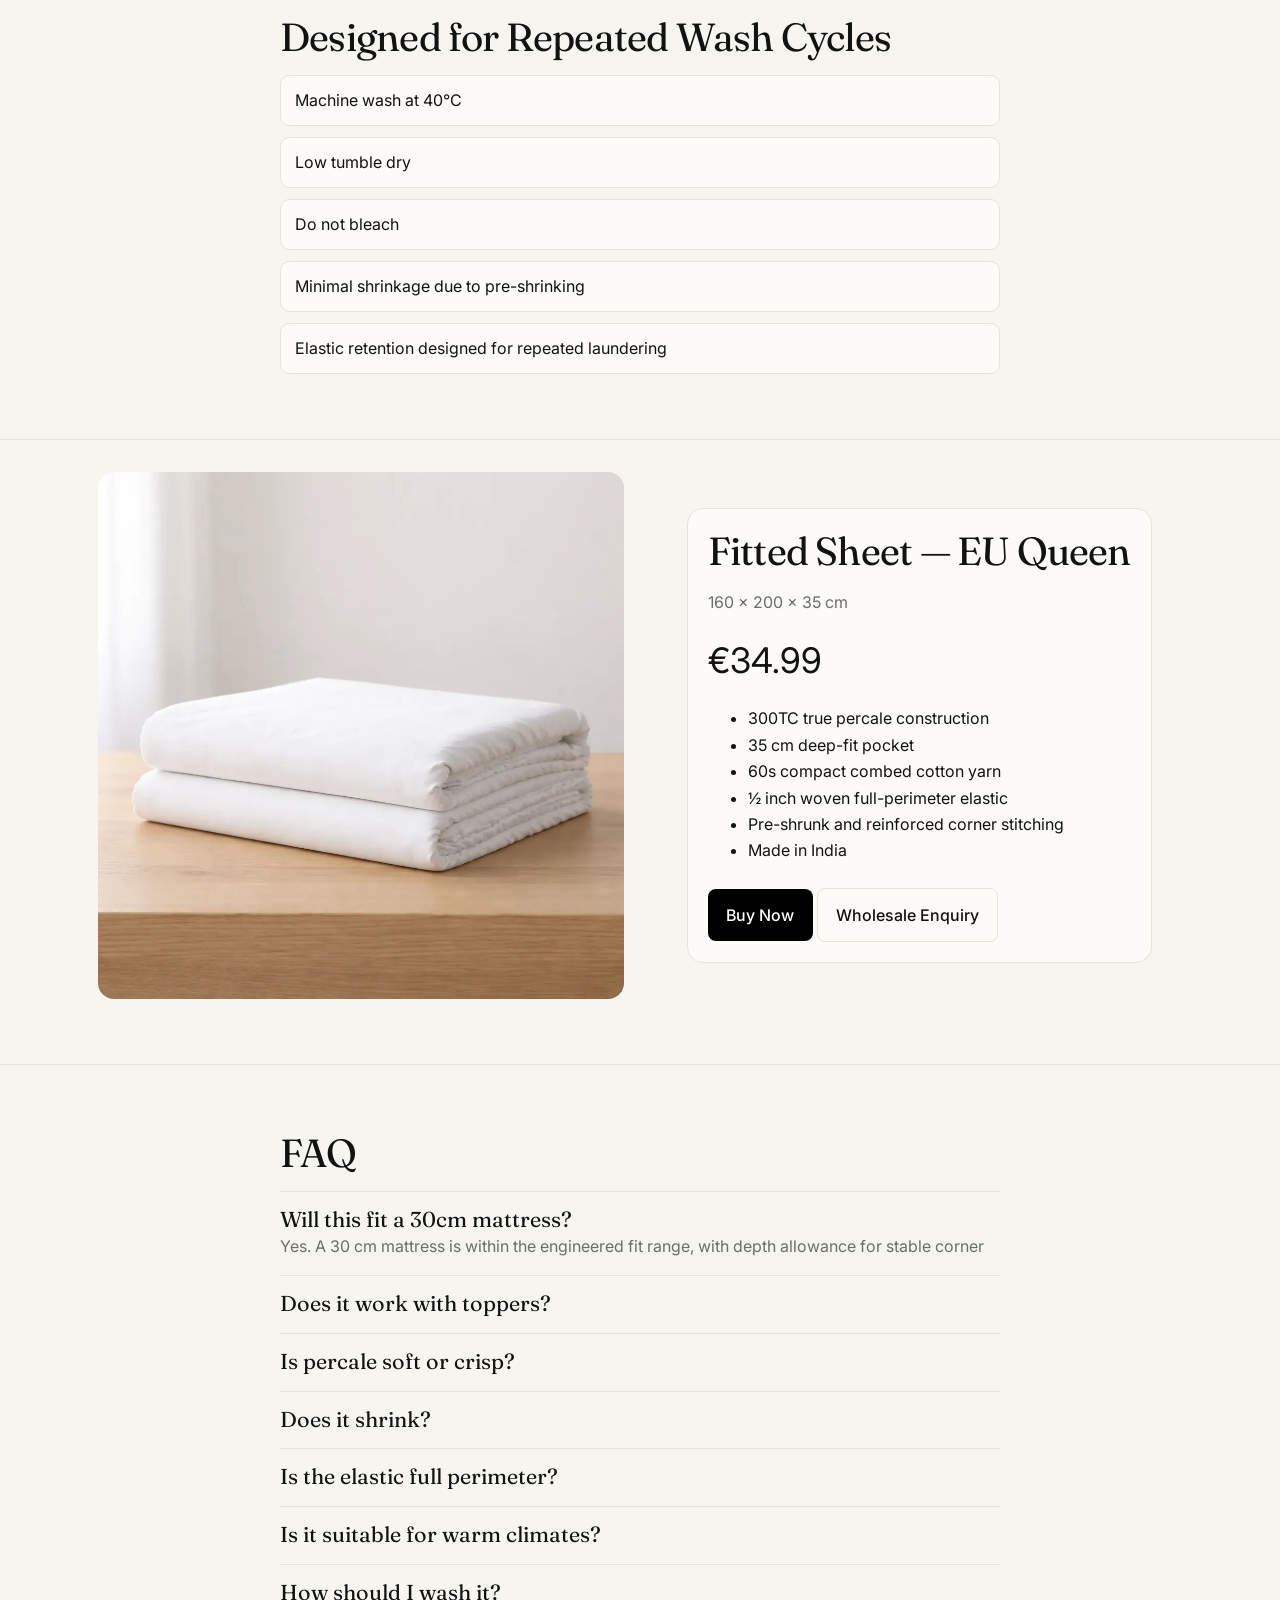
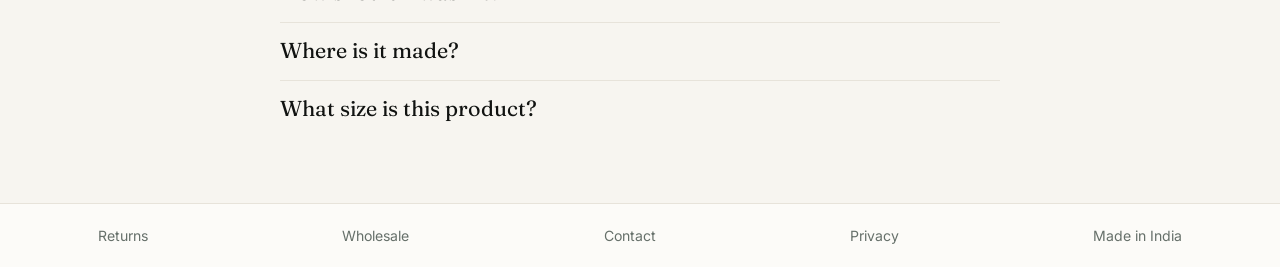
==== commit e07990ba: "Refine landing page spacing and section hierarchy" ====
--- a/index.html
+++ b/index.html
@@ -25,7 +25,7 @@
   </header>
 
   <main>
-    <section class="reveal">
+    <section class="reveal section-hero">
       <img class="hero-media hover-media" src="assets/images/hero-bedroom.webp" alt="Deep-fit fitted sheet on a European bed setup">
       <div class="hero-copy">
         <p class="kicker">Deep-fit engineered for European mattresses.</p>
@@ -40,7 +40,7 @@
       </div>
     </section>
 
-    <section class="reveal">
+    <section class="reveal section-proof section-flow-tight">
       <div class="section-inner proof-grid">
         <figure class="proof-item proof-item-large hover-media">
           <img src="assets/images/fit-demonstration.webp" alt="Fitted sheet wrapped over mattress and topper profile">
@@ -57,7 +57,7 @@
       </div>
     </section>
 
-    <section class="reveal">
+    <section class="reveal section-engineering section-flow-tight">
       <div class="section-inner">
         <h2>Engineering Specifications</h2>
         <ul class="technical-list">
@@ -104,7 +104,7 @@
       </div>
     </section>
 
-    <section id="product" class="reveal">
+    <section id="product" class="reveal section-product section-flow-tight">
       <div class="section-inner product-wrap">
         <img class="hover-media" src="assets/images/folded.webp" alt="Folded ZELYN fitted sheet in cotton percale">
         <div class="product-copy">
--- a/assets/css/styles.css
+++ b/assets/css/styles.css
@@ -6,6 +6,7 @@
   --line: #e7e3da;
   --brand: #111311;
   --max: 1120px;
+  --content-max: 720px;
   --measure: 720px;
 }
 
@@ -148,6 +149,10 @@
   border-bottom: 1px solid var(--line);
 }
 
+main section:last-of-type {
+  border-bottom: 0;
+}
+
 .hero-media {
   width: 100%;
   aspect-ratio: 4 / 5;
@@ -155,12 +160,12 @@
 }
 
 .hero-copy {
-  padding: 2.8rem 1.1rem 2.4rem;
+  padding: 2.25rem 1.1rem 2rem;
   margin: 0 auto;
 }
 
 .hero-copy > * {
-  max-width: var(--measure);
+  max-width: var(--content-max);
   margin-left: auto;
   margin-right: auto;
 }
@@ -183,18 +188,18 @@
 }
 
 .section-inner {
-  padding-top: 3.2rem;
-  padding-bottom: 3.2rem;
+  padding-top: 2.75rem;
+  padding-bottom: 2.75rem;
 }
 
 .section-inner > :not(img) {
-  max-width: var(--measure);
+  max-width: var(--content-max);
 }
 
 .product-wrap,
 .engineering-grid {
   display: grid;
-  gap: 1.5rem;
+  gap: 1.3rem;
 }
 
 .product-copy {
@@ -241,7 +246,7 @@
 
 .proof-grid {
   display: grid;
-  gap: 1.25rem;
+  gap: 1rem;
 }
 
 .proof-item {
@@ -351,7 +356,7 @@
 
 .faq-item {
   border-top: 1px solid var(--line);
-  padding: 1.15rem 0;
+  padding: 1rem 0;
 }
 
 .faq-item p {
@@ -403,10 +408,15 @@
     aspect-ratio: 16 / 8;
   }
 
-  .hero-copy {
-    padding-top: 4.2rem;
-    padding-bottom: 4.8rem;
-  }
+  .section-flow-tight .section-inner {
+    padding-top: 2rem;
+  }
+
+  .section-hero .hero-copy {
+    padding-top: 3.4rem;
+    padding-bottom: 2.6rem;
+  }
+
 
   .trust-row {
     grid-template-columns: repeat(4, auto);
@@ -416,13 +426,14 @@
   .product-wrap,
   .engineering-grid {
     grid-template-columns: 1fr 1fr;
-    gap: 2.6rem;
+    gap: 2rem;
     align-items: center;
   }
 
   .proof-grid {
     grid-template-columns: 1.2fr 1fr 1fr;
     align-items: start;
+    gap: 1.35rem;
   }
 
   .proof-item-large {
@@ -430,8 +441,8 @@
   }
 
   .section-inner {
-    padding-top: 5.4rem;
-    padding-bottom: 5.4rem;
+    padding-top: 4.1rem;
+    padding-bottom: 4.1rem;
   }
 
   .section-inner > :not(img) {
@@ -450,6 +461,31 @@
 
   img.hover-media:hover {
     transform: scale(1.02);
+  }
+}
+
+
+@media (max-width: 767px) {
+  .section-flow-tight .section-inner {
+    padding-top: 2rem;
+  }
+
+  .section-proof .section-inner {
+    padding-bottom: 2.3rem;
+  }
+
+  .section-product .section-inner {
+    padding-top: 2.3rem;
+  }
+
+  .product-copy .button {
+    width: 100%;
+  }
+
+  .section-hero .hero-media {
+    width: 100vw;
+    margin-left: calc(50% - 50vw);
+    max-width: none;
   }
 }
 
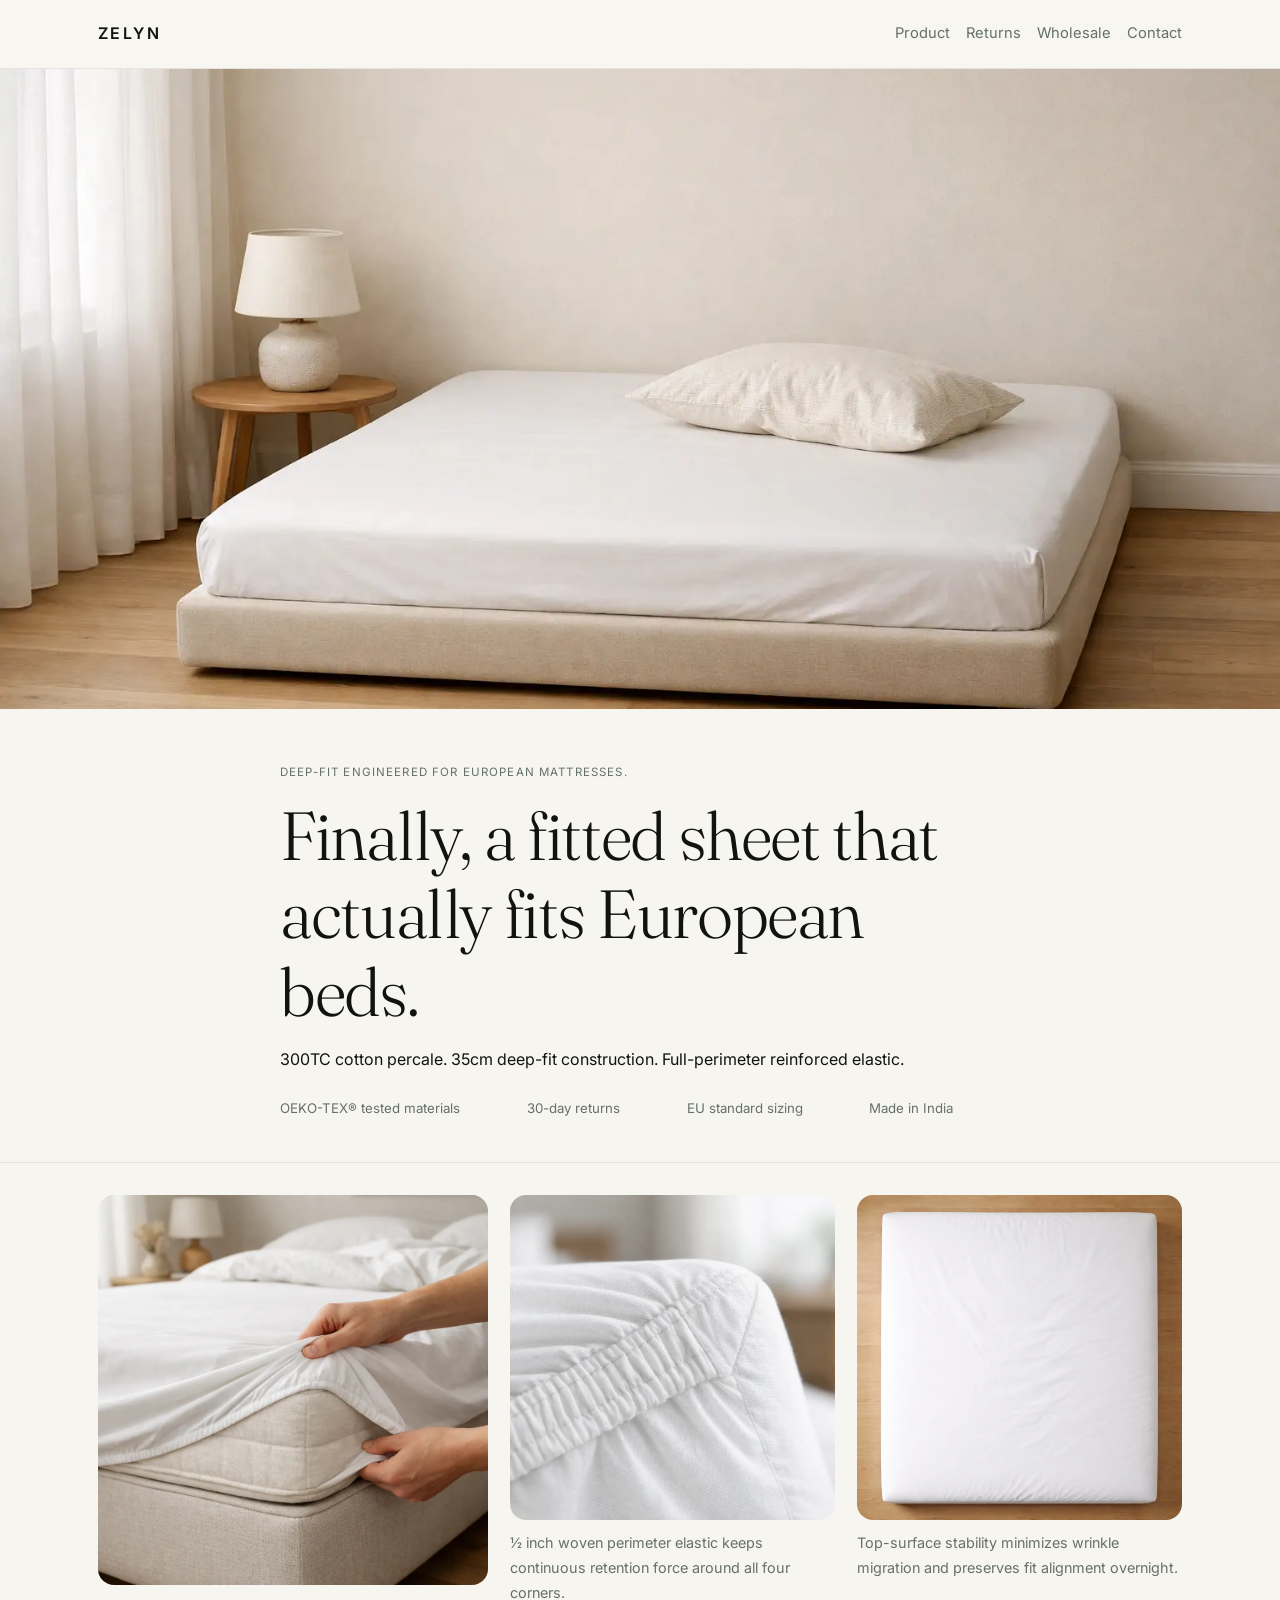
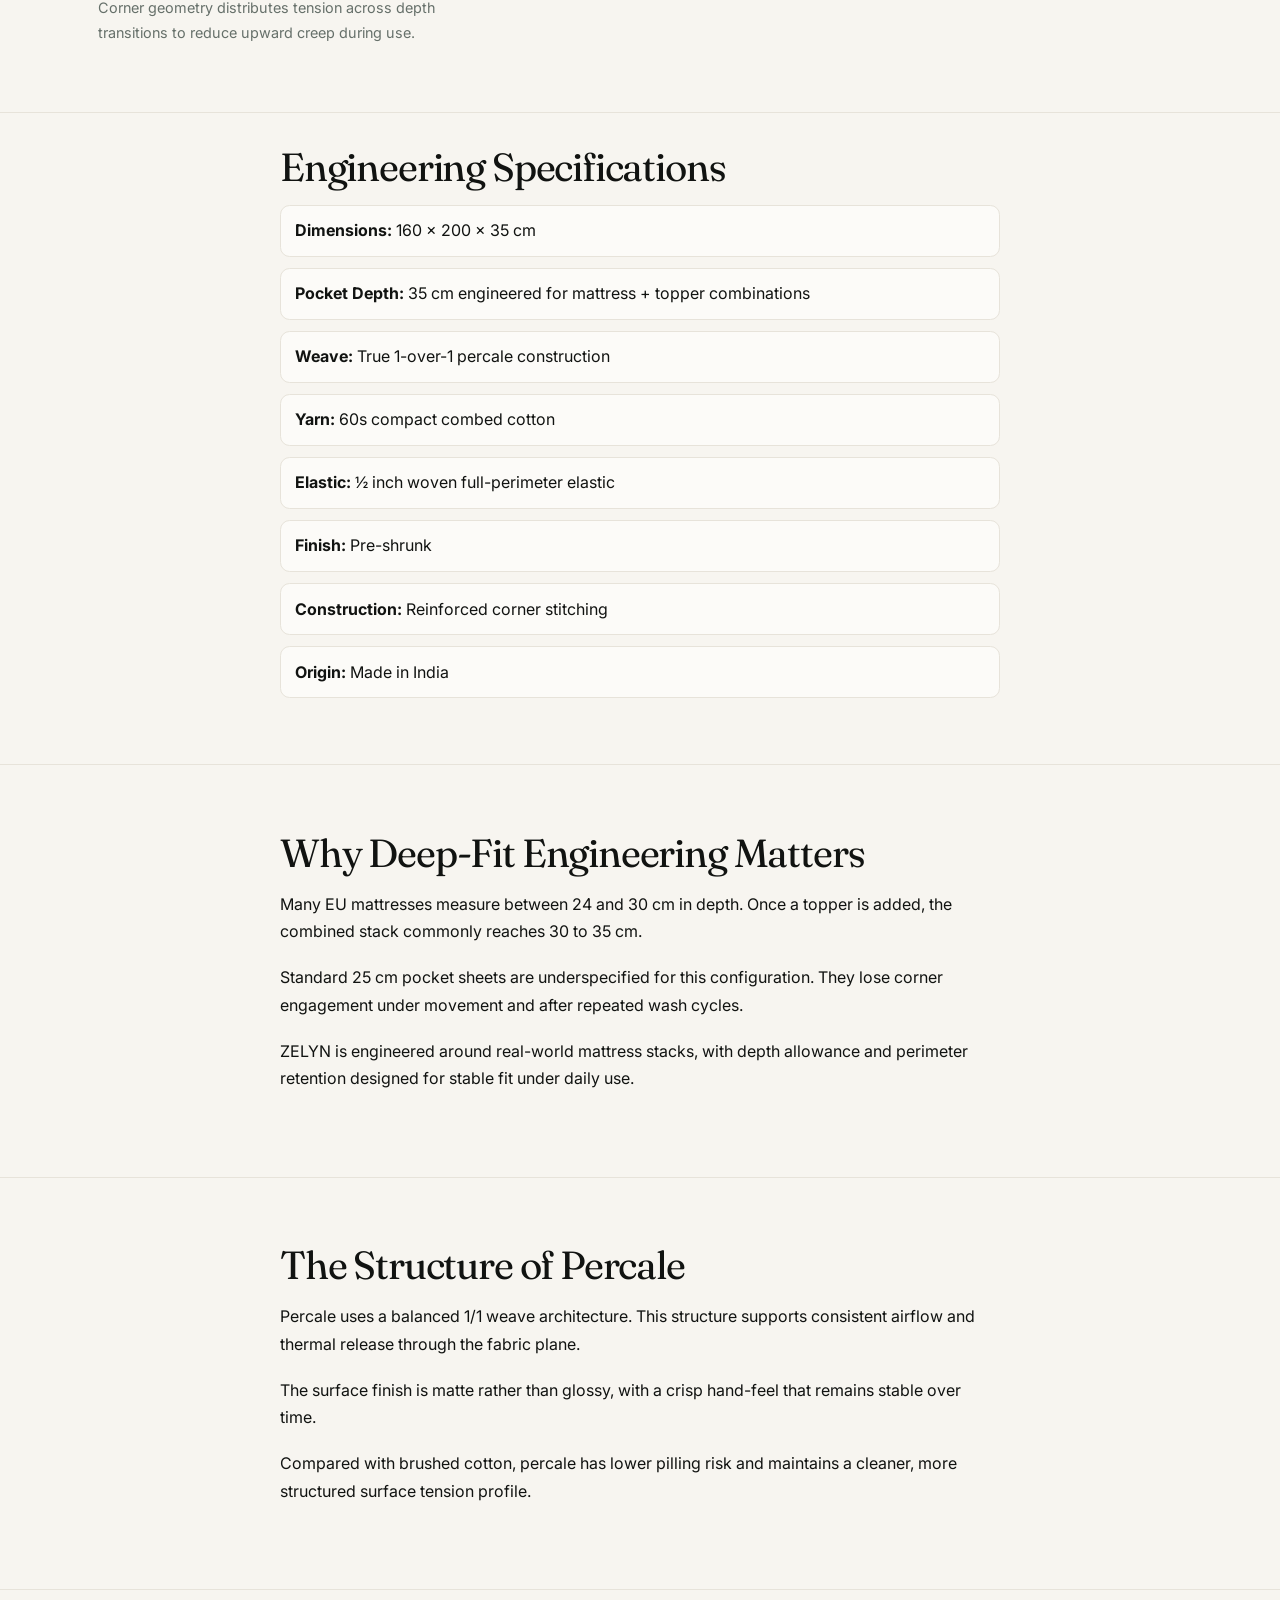
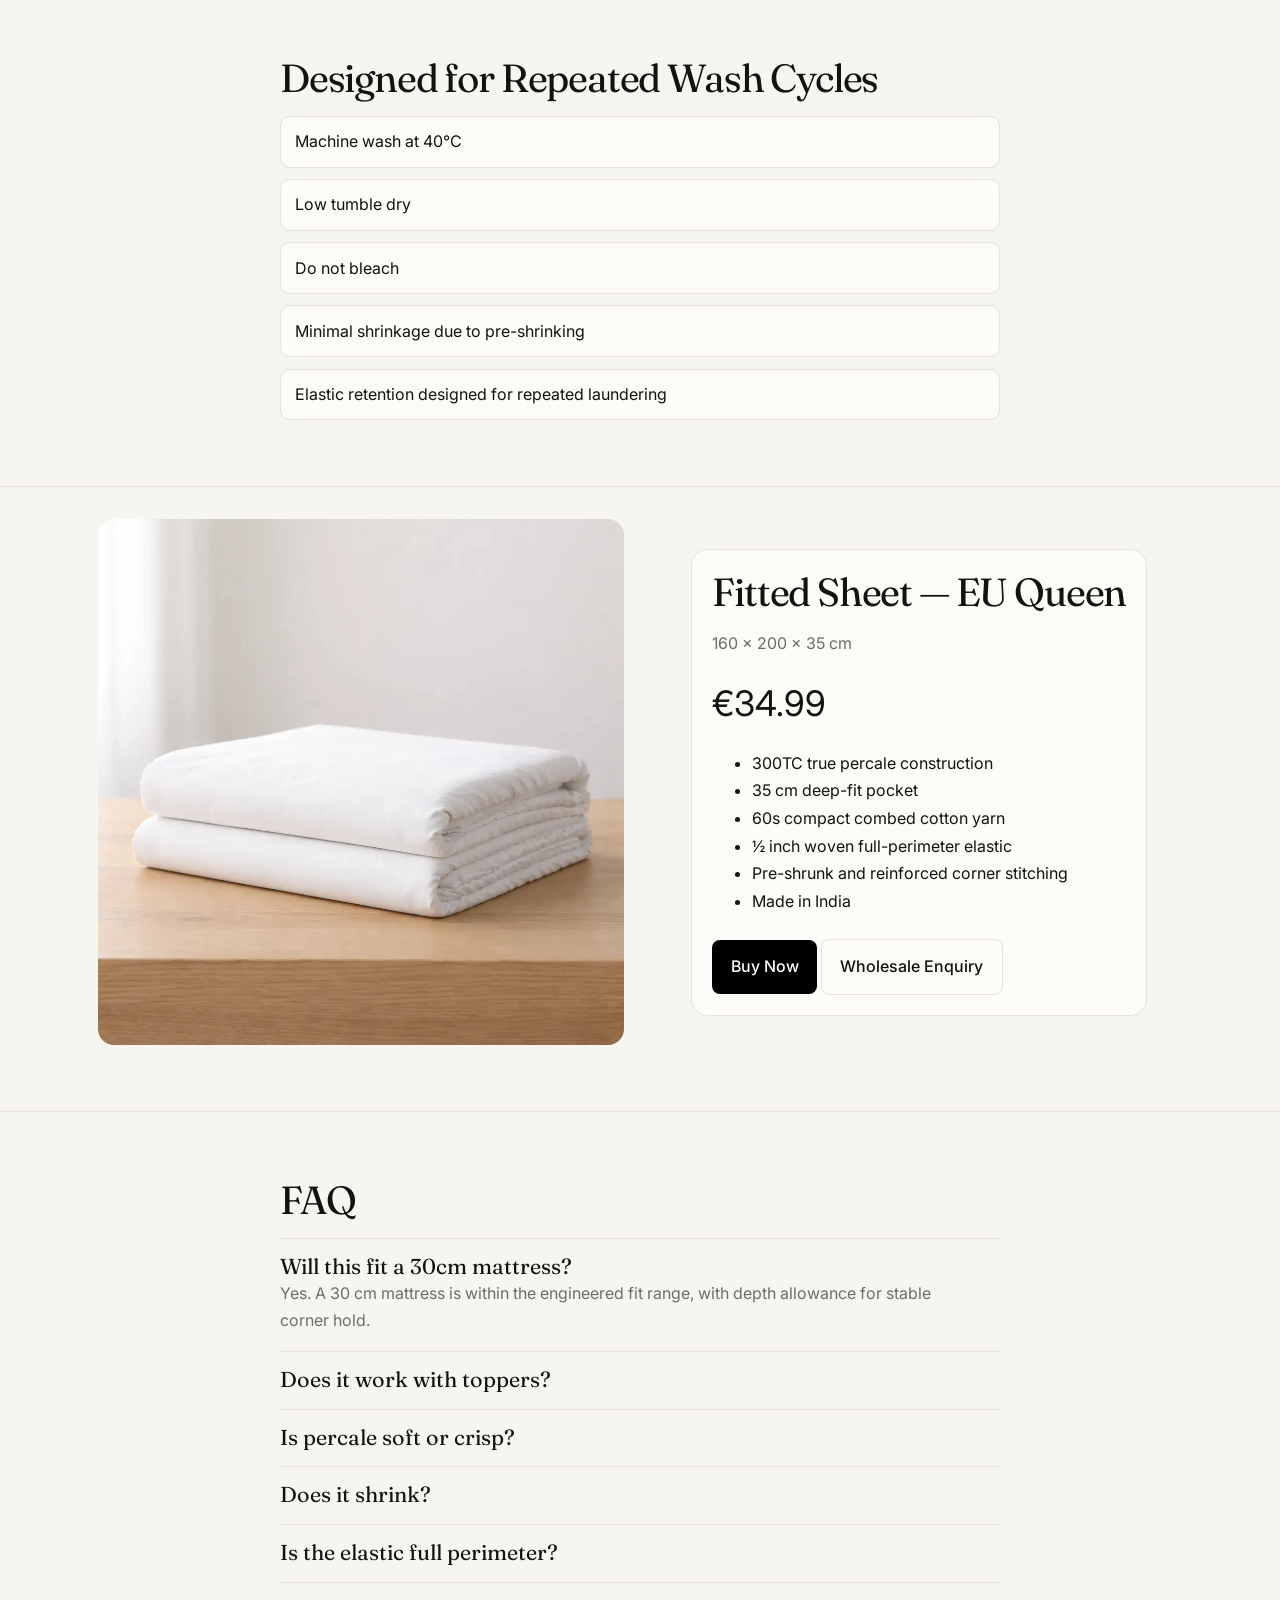
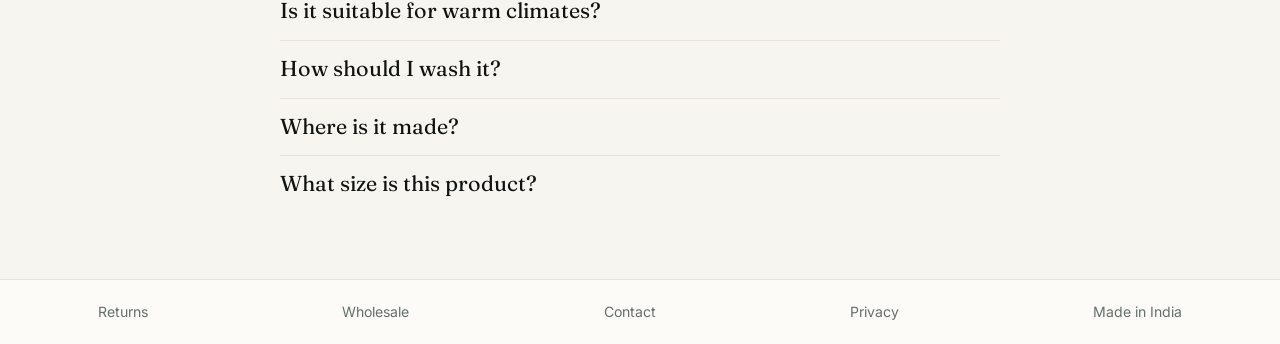
==== commit 394657cf: "Improve front-end loading performance and trim unused assets" ====
--- a/index.html
+++ b/index.html
@@ -26,7 +26,7 @@
 
   <main>
     <section class="reveal section-hero">
-      <img class="hero-media hover-media" src="assets/images/hero-bedroom.webp" alt="Deep-fit fitted sheet on a European bed setup">
+      <img class="hero-media hover-media" src="assets/images/hero-bedroom.webp" alt="Deep-fit fitted sheet on a European bed setup" width="1536" height="1024" fetchpriority="high" decoding="async">
       <div class="hero-copy">
         <p class="kicker">Deep-fit engineered for European mattresses.</p>
         <h1>Finally, a fitted sheet that actually fits European beds.</h1>
@@ -43,15 +43,15 @@
     <section class="reveal section-proof section-flow-tight">
       <div class="section-inner proof-grid">
         <figure class="proof-item proof-item-large hover-media">
-          <img src="assets/images/fit-demonstration.webp" alt="Fitted sheet wrapped over mattress and topper profile">
+          <img src="assets/images/fit-demonstration.webp" alt="Fitted sheet wrapped over mattress and topper profile" width="1024" height="1024" loading="lazy" decoding="async">
           <figcaption>Corner geometry distributes tension across depth transitions to reduce upward creep during use.</figcaption>
         </figure>
         <figure class="proof-item hover-media">
-          <img src="assets/images/elastic-closeup.webp" alt="Close-up of full-perimeter elastic seam">
+          <img src="assets/images/elastic-closeup.webp" alt="Close-up of full-perimeter elastic seam" width="1024" height="1024" loading="lazy" decoding="async">
           <figcaption>½ inch woven perimeter elastic keeps continuous retention force around all four corners.</figcaption>
         </figure>
         <figure class="proof-item hover-media">
-          <img src="assets/images/topdown.webp" alt="Top-down view of smooth fitted sheet plane">
+          <img src="assets/images/topdown.webp" alt="Top-down view of smooth fitted sheet plane" width="1024" height="1024" loading="lazy" decoding="async">
           <figcaption>Top-surface stability minimizes wrinkle migration and preserves fit alignment overnight.</figcaption>
         </figure>
       </div>
@@ -106,7 +106,7 @@
 
     <section id="product" class="reveal section-product section-flow-tight">
       <div class="section-inner product-wrap">
-        <img class="hover-media" src="assets/images/folded.webp" alt="Folded ZELYN fitted sheet in cotton percale">
+        <img class="hover-media" src="assets/images/folded.webp" alt="Folded ZELYN fitted sheet in cotton percale" width="1024" height="1024" loading="lazy" decoding="async">
         <div class="product-copy">
           <h2>Fitted Sheet — EU Queen</h2>
           <p class="spec">160 × 200 × 35 cm</p>
--- a/assets/css/styles.css
+++ b/assets/css/styles.css
@@ -7,6 +7,7 @@
   --brand: #111311;
   --max: 1120px;
   --content-max: 720px;
+  --paragraph-max: 680px;
   --measure: 720px;
 }
 
@@ -28,7 +29,7 @@
   font-family: "Inter", -apple-system, BlinkMacSystemFont, "Segoe UI", sans-serif;
   color: var(--ink);
   background: var(--bg);
-  line-height: 1.65;
+  line-height: 1.72;
   font-size: 1rem;
 }
 
@@ -66,10 +67,12 @@
 
 h1 {
   font-size: clamp(2rem, 6.6vw, 4rem);
+  font-weight: 300;
 }
 
 h2 {
   font-size: clamp(1.55rem, 4vw, 2.45rem);
+  letter-spacing: -0.03em;
 }
 
 h3 {
@@ -79,6 +82,16 @@
 p,
 ul {
   margin: 0 0 1.15rem;
+}
+
+p {
+  max-width: var(--paragraph-max);
+}
+
+h1 + p,
+h2 + p,
+h3 + p {
+  margin-top: 0.3rem;
 }
 
 .site-header {
@@ -196,8 +209,7 @@
   max-width: var(--content-max);
 }
 
-.product-wrap,
-.engineering-grid {
+.product-wrap {
   display: grid;
   gap: 1.3rem;
 }
@@ -238,7 +250,6 @@
   transform: translateY(-2px);
 }
 
-.engineering-grid img,
 .product-wrap img {
   border-radius: 1rem;
 }
@@ -259,13 +270,15 @@
 
 .reveal {
   opacity: 0;
-  transform: translateY(20px);
-  transition: opacity 600ms cubic-bezier(0.4, 0, 0.2, 1), transform 600ms cubic-bezier(0.4, 0, 0.2, 1);
+  transform: translateY(12px);
+  transition: opacity 500ms cubic-bezier(0.4, 0, 0.2, 1), transform 500ms cubic-bezier(0.4, 0, 0.2, 1);
+  transition-delay: 0ms;
 }
 
 .reveal.is-visible {
   opacity: 1;
   transform: translateY(0);
+  transition-delay: 0ms;
 }
 
 .hover-media {
@@ -332,10 +345,6 @@
   background: var(--surface);
 }
 
-.fit-guarantee {
-  background: color-mix(in srgb, var(--surface) 92%, white 8%);
-}
-
 .button-secondary {
   background: transparent;
   color: var(--ink);
@@ -395,6 +404,10 @@
 }
 
 @media (min-width: 768px) {
+  h1 {
+    font-size: clamp(2.3rem, 5.4vw, 4.25rem);
+  }
+
   .menu-toggle {
     display: none;
   }
@@ -423,8 +436,7 @@
     gap: 1.25rem;
   }
 
-  .product-wrap,
-  .engineering-grid {
+  .product-wrap {
     grid-template-columns: 1fr 1fr;
     gap: 2rem;
     align-items: center;
@@ -455,6 +467,9 @@
     width: auto;
   }
 
+}
+
+@media (hover: hover) and (pointer: fine) {
   .hover-media:hover img {
     transform: scale(1.02);
   }
@@ -466,6 +481,29 @@
 
 
 @media (max-width: 767px) {
+  h1 {
+    font-size: clamp(1.9rem, 8.8vw, 2.8rem);
+  }
+
+  h1,
+  h2,
+  h3 {
+    margin-bottom: 1.05rem;
+    line-height: 1.2;
+  }
+
+  p,
+  ul {
+    margin-bottom: 1.25rem;
+    line-height: 1.76;
+  }
+
+  h1 + p,
+  h2 + p,
+  h3 + p {
+    margin-top: 0.45rem;
+  }
+
   .section-flow-tight .section-inner {
     padding-top: 2rem;
   }
@@ -498,8 +536,10 @@
   .reveal.is-visible,
   .button,
   .hover-media img,
+  img.hover-media,
   .faq-answer {
     transition: none;
+    transition-delay: 0ms;
     transform: none;
     opacity: 1;
   }
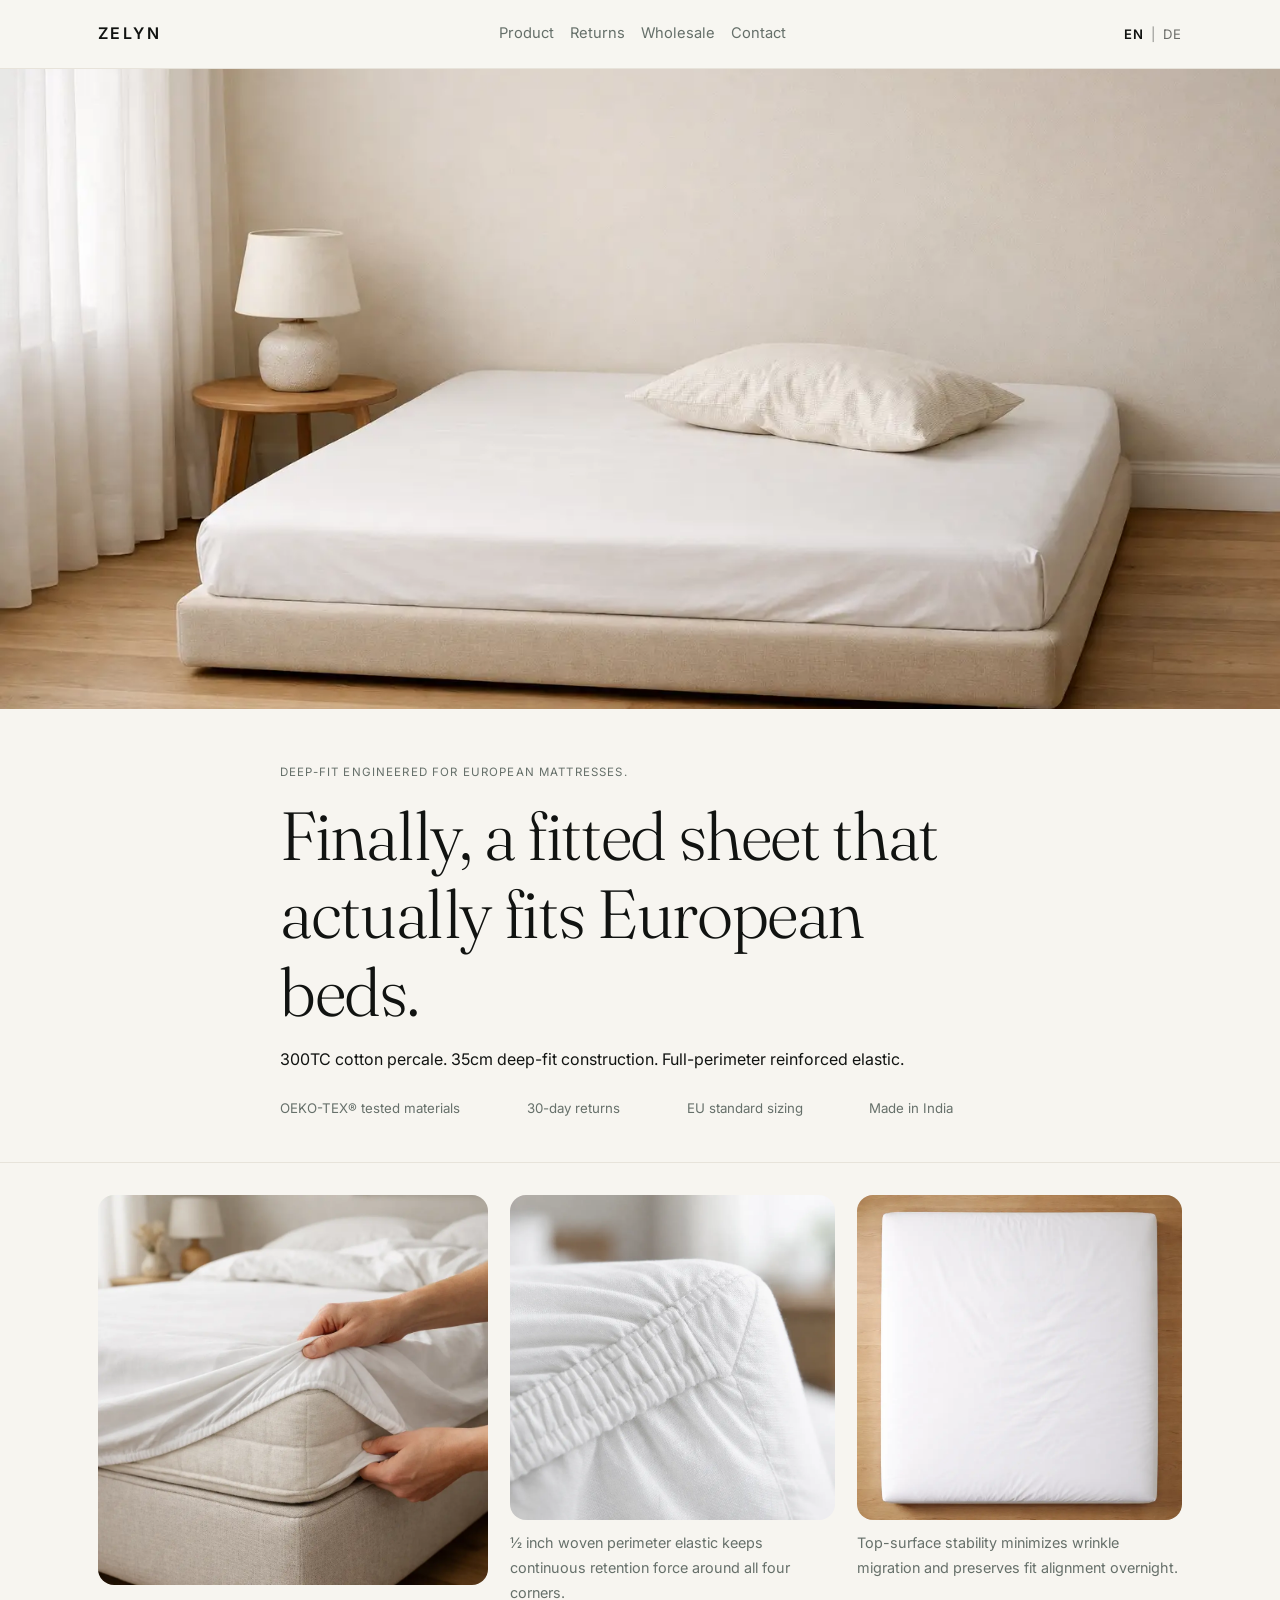
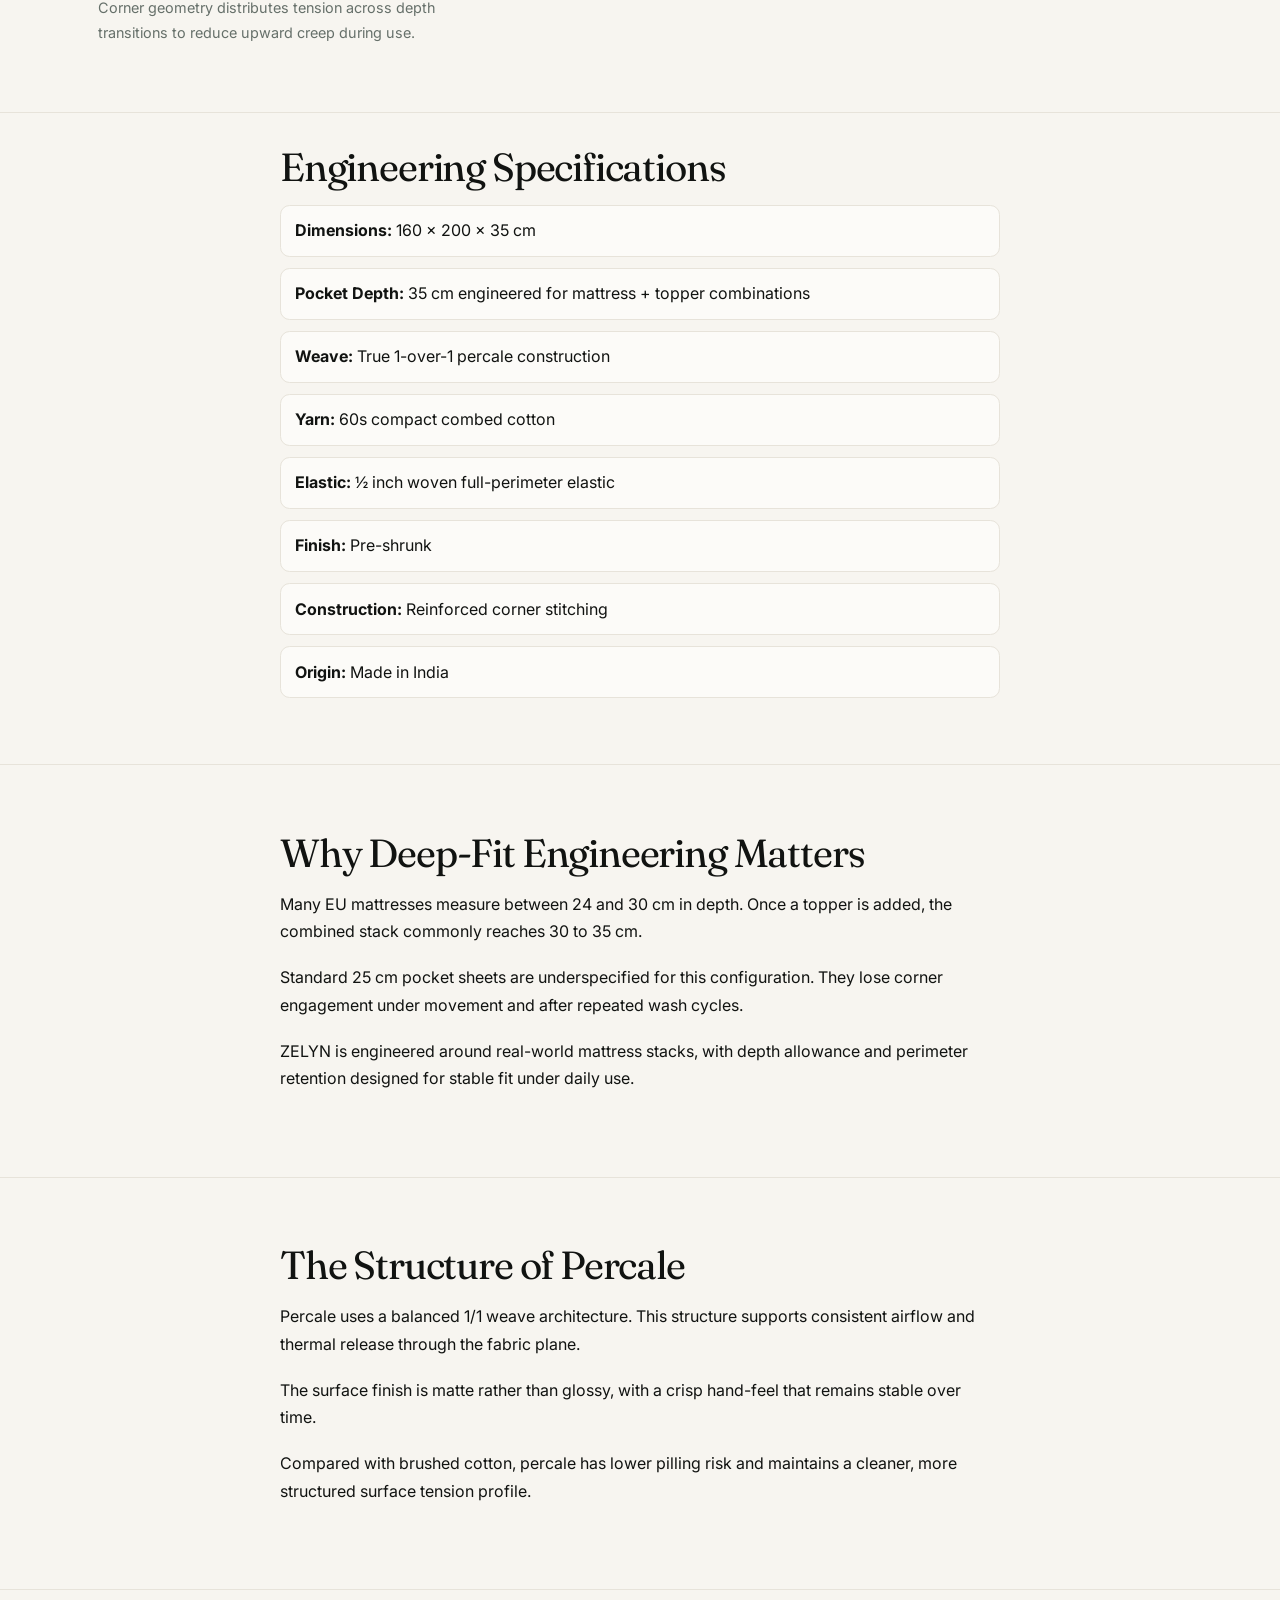
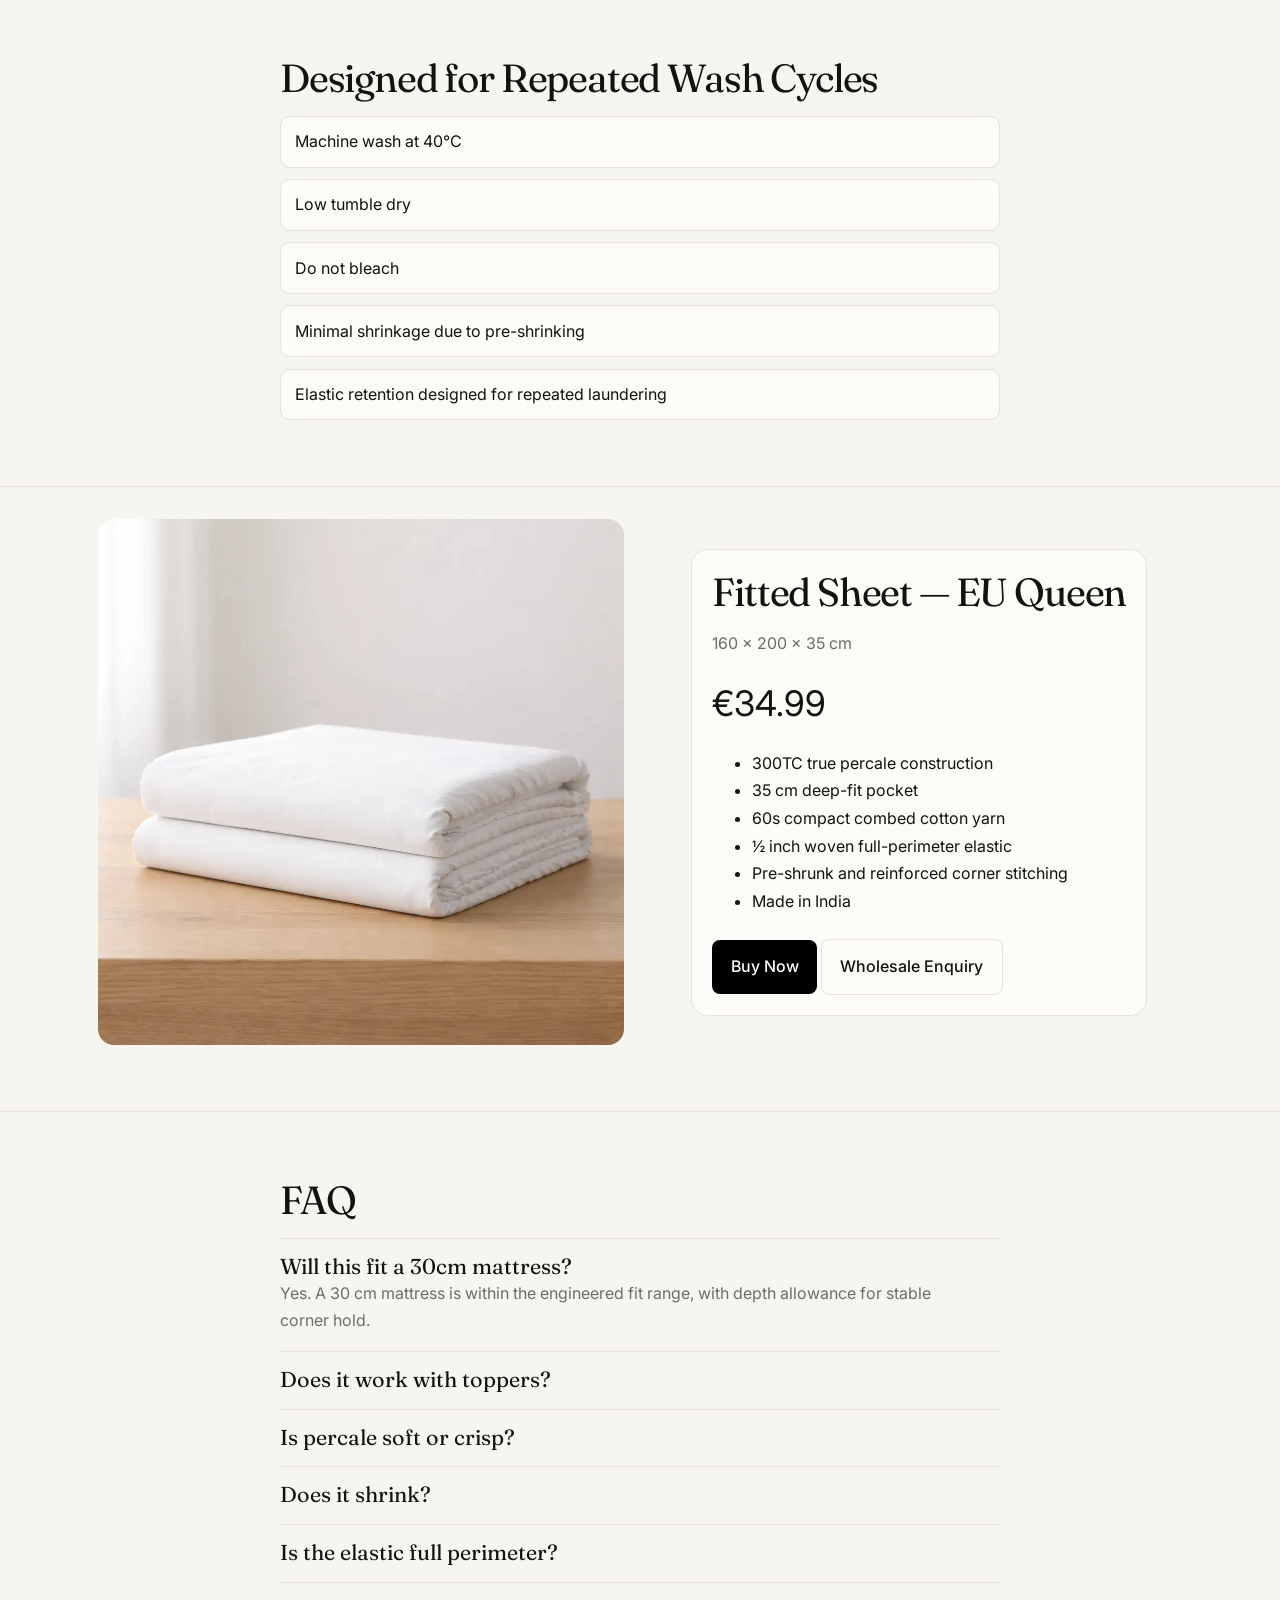
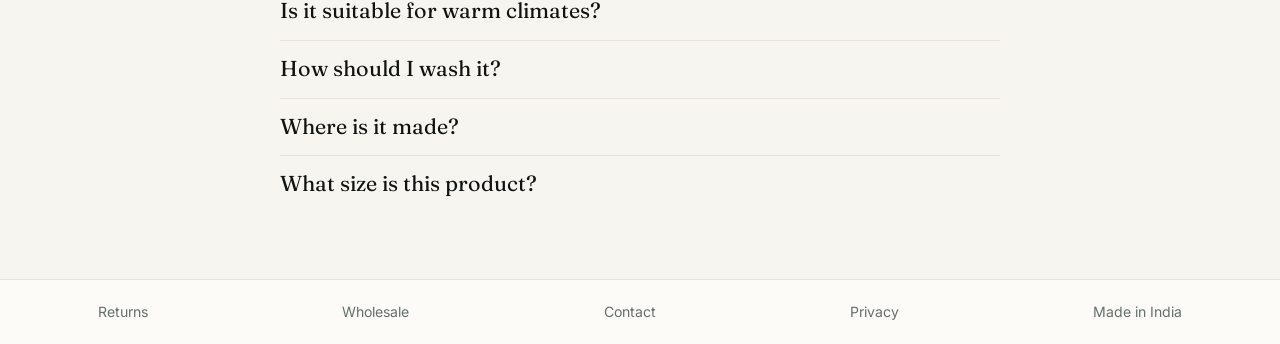
==== commit 46a5e8a1: "Standardize EN/DE routing, hreflang, and language switch" ====
--- a/index.html
+++ b/index.html
@@ -5,28 +5,45 @@
   <meta name="viewport" content="width=device-width, initial-scale=1">
   <title>ZELYN — Deep-Fit Engineered Fitted Sheets for European Mattresses</title>
   <meta name="description" content="ZELYN deep-fit engineered fitted sheets for European mattresses. 300TC cotton percale, 35cm pocket depth, and full-perimeter reinforced elastic for stable fit.">
+  <link rel="canonical" href="https://zelynhome.com/">
+  <link rel="alternate" hreflang="en" href="https://zelynhome.com/">
+  <link rel="alternate" hreflang="de" href="https://zelynhome.com/de/">
+  <link rel="alternate" hreflang="x-default" href="https://zelynhome.com/">
   <link rel="preconnect" href="https://fonts.googleapis.com">
   <link rel="preconnect" href="https://fonts.gstatic.com" crossorigin>
   <link href="https://fonts.googleapis.com/css2?family=Fraunces:wght@400;500&family=Inter:wght@400;500;600&display=swap" rel="stylesheet">
-  <link rel="stylesheet" href="assets/css/styles.css">
+  <link rel="stylesheet" href="/assets/css/styles.css">
+  <script>
+  (function() {
+    var userLang = navigator.language || navigator.userLanguage;
+    if (userLang && userLang.startsWith('de') && !window.location.pathname.startsWith('/de')) {
+      window.location.href = '/de/';
+    }
+  })();
+  </script>
 </head>
 <body>
   <header class="site-header">
     <div class="header-inner">
-      <a class="logo" href="index.html" aria-label="ZELYN Home">ZELYN</a>
+      <a class="logo" href="/" aria-label="ZELYN Home">ZELYN</a>
       <button class="menu-toggle" data-menu-toggle aria-label="Toggle menu" aria-expanded="false"><span aria-hidden="true">☰</span><span class="sr-only">Menu</span></button>
       <nav class="site-nav" data-nav>
         <a href="#product">Product</a>
-        <a href="returns.html">Returns</a>
-        <a href="wholesale.html">Wholesale</a>
+        <a href="/returns.html">Returns</a>
+        <a href="/wholesale.html">Wholesale</a>
         <a href="mailto:support@zelynhome.com">Contact</a>
+      </nav>
+      <nav class="language-switch">
+        <a href="/" class="lang-en active">EN</a>
+        <span class="divider">|</span>
+        <a href="/de/" class="lang-de">DE</a>
       </nav>
     </div>
   </header>
 
   <main>
     <section class="reveal section-hero">
-      <img class="hero-media hover-media" src="assets/images/hero-bedroom.webp" alt="Deep-fit fitted sheet on a European bed setup" width="1536" height="1024" fetchpriority="high" decoding="async">
+      <img class="hero-media hover-media" src="/assets/images/hero-bedroom.webp" alt="Deep-fit fitted sheet on a European bed setup" width="1536" height="1024" fetchpriority="high" decoding="async">
       <div class="hero-copy">
         <p class="kicker">Deep-fit engineered for European mattresses.</p>
         <h1>Finally, a fitted sheet that actually fits European beds.</h1>
@@ -43,15 +60,15 @@
     <section class="reveal section-proof section-flow-tight">
       <div class="section-inner proof-grid">
         <figure class="proof-item proof-item-large hover-media">
-          <img src="assets/images/fit-demonstration.webp" alt="Fitted sheet wrapped over mattress and topper profile" width="1024" height="1024" loading="lazy" decoding="async">
+          <img src="/assets/images/fit-demonstration.webp" alt="Fitted sheet wrapped over mattress and topper profile" width="1024" height="1024" loading="lazy" decoding="async">
           <figcaption>Corner geometry distributes tension across depth transitions to reduce upward creep during use.</figcaption>
         </figure>
         <figure class="proof-item hover-media">
-          <img src="assets/images/elastic-closeup.webp" alt="Close-up of full-perimeter elastic seam" width="1024" height="1024" loading="lazy" decoding="async">
+          <img src="/assets/images/elastic-closeup.webp" alt="Close-up of full-perimeter elastic seam" width="1024" height="1024" loading="lazy" decoding="async">
           <figcaption>½ inch woven perimeter elastic keeps continuous retention force around all four corners.</figcaption>
         </figure>
         <figure class="proof-item hover-media">
-          <img src="assets/images/topdown.webp" alt="Top-down view of smooth fitted sheet plane" width="1024" height="1024" loading="lazy" decoding="async">
+          <img src="/assets/images/topdown.webp" alt="Top-down view of smooth fitted sheet plane" width="1024" height="1024" loading="lazy" decoding="async">
           <figcaption>Top-surface stability minimizes wrinkle migration and preserves fit alignment overnight.</figcaption>
         </figure>
       </div>
@@ -106,7 +123,7 @@
 
     <section id="product" class="reveal section-product section-flow-tight">
       <div class="section-inner product-wrap">
-        <img class="hover-media" src="assets/images/folded.webp" alt="Folded ZELYN fitted sheet in cotton percale" width="1024" height="1024" loading="lazy" decoding="async">
+        <img class="hover-media" src="/assets/images/folded.webp" alt="Folded ZELYN fitted sheet in cotton percale" width="1024" height="1024" loading="lazy" decoding="async">
         <div class="product-copy">
           <h2>Fitted Sheet — EU Queen</h2>
           <p class="spec">160 × 200 × 35 cm</p>
@@ -120,7 +137,7 @@
             <li>Made in India</li>
           </ul>
           <a class="button" href="mailto:support@zelynhome.com?subject=Buy%20Now%20%E2%80%94%20ZELYN%20EU%20Queen">Buy Now</a>
-          <a class="button button-secondary" href="wholesale.html">Wholesale Enquiry</a>
+          <a class="button button-secondary" href="/wholesale.html">Wholesale Enquiry</a>
         </div>
       </div>
     </section>
@@ -206,15 +223,15 @@
 
   <footer class="site-footer">
     <div class="footer-inner footer-links">
-      <a href="returns.html">Returns</a>
-      <a href="wholesale.html">Wholesale</a>
+      <a href="/returns.html">Returns</a>
+      <a href="/wholesale.html">Wholesale</a>
       <a href="mailto:support@zelynhome.com">Contact</a>
       <a href="#">Privacy</a>
       <span>Made in India</span>
     </div>
   </footer>
 
-  <script src="assets/js/main.js" defer></script>
+  <script src="/assets/js/main.js" defer></script>
   <script type="application/ld+json">
     {
       "@context": "https://schema.org",
@@ -228,14 +245,15 @@
       "size": "160x200x35",
       "material": "Cotton Percale",
       "image": [
-        "assets/images/topdown.webp",
-        "assets/images/folded.webp",
-        "assets/images/fit-demonstration.webp"
+        "https://zelynhome.com/assets/images/topdown.webp",
+        "https://zelynhome.com/assets/images/folded.webp",
+        "https://zelynhome.com/assets/images/fit-demonstration.webp"
       ],
       "offers": {
         "@type": "Offer",
+        "url": "https://zelynhome.com/",
+        "price": "34.99",
         "priceCurrency": "EUR",
-        "price": "34.99",
         "availability": "https://schema.org/InStock"
       }
     }
--- a/assets/css/styles.css
+++ b/assets/css/styles.css
@@ -144,6 +144,30 @@
 
 .site-nav a {
   text-decoration: none;
+}
+
+.language-switch {
+  display: flex;
+  align-items: center;
+  gap: 0.45rem;
+  font-size: 0.8rem;
+  letter-spacing: 0.08em;
+  text-transform: uppercase;
+}
+
+.language-switch a {
+  text-decoration: none;
+  opacity: 0.6;
+  transition: opacity 200ms ease;
+}
+
+.language-switch a.active {
+  opacity: 1;
+  font-weight: 600;
+}
+
+.language-switch .divider {
+  opacity: 0.45;
 }
 
 .site-nav.is-open {
@@ -417,6 +441,10 @@
     position: static;
   }
 
+  .language-switch {
+    font-size: 0.82rem;
+  }
+
   .hero-media {
     aspect-ratio: 16 / 8;
   }
